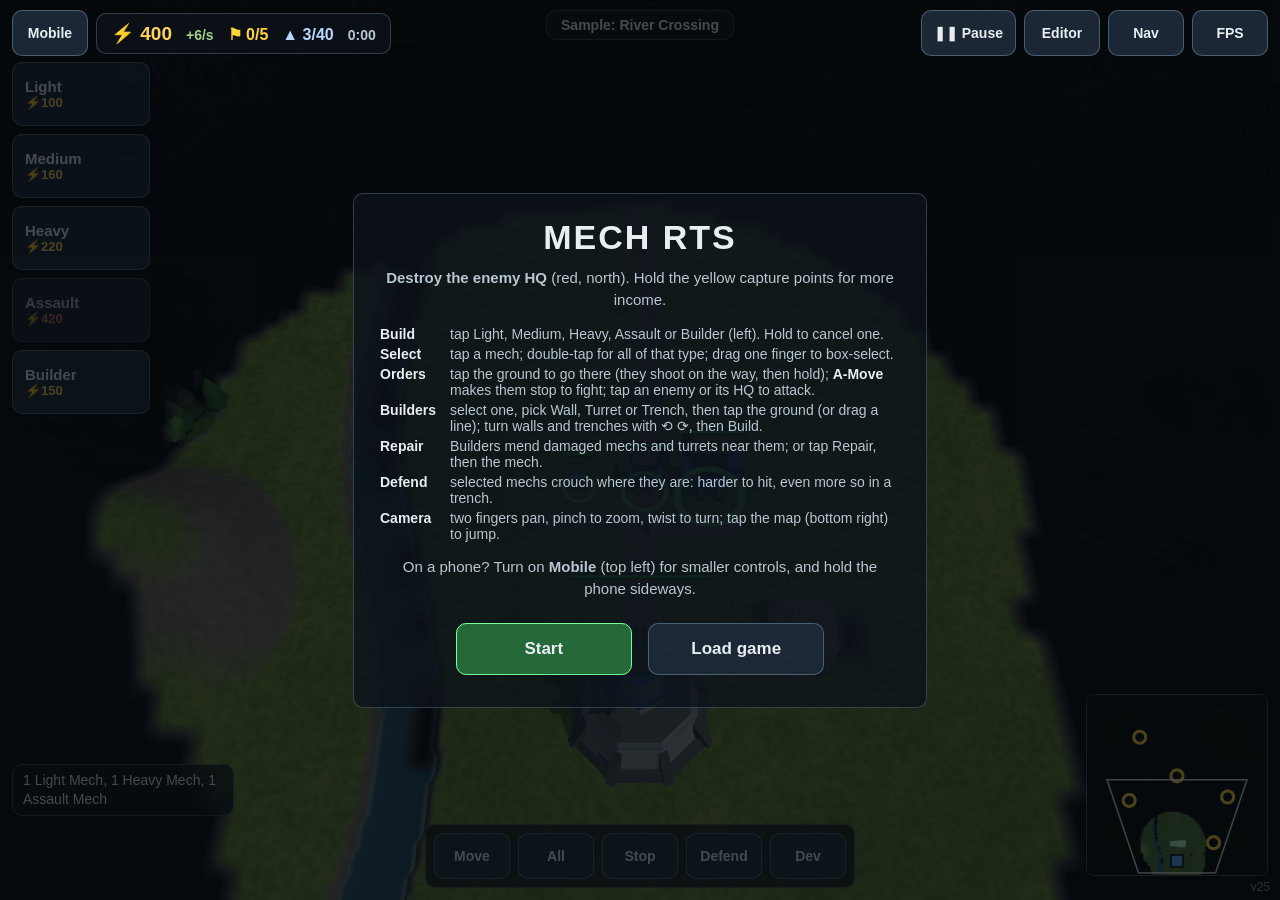
==== index.html @ 8aaf819e "v25: pause menu with save/load game, rubble pictures baked into the ground, longer fires, flat long-" ====
<!DOCTYPE html>
<html lang="en">
<head>
<meta charset="utf-8">
<meta name="viewport" content="width=device-width, initial-scale=1, maximum-scale=1, user-scalable=no, viewport-fit=cover">
<meta name="apple-mobile-web-app-capable" content="yes">
<meta name="mobile-web-app-capable" content="yes">
<meta name="apple-mobile-web-app-status-bar-style" content="black-translucent">
<meta name="apple-mobile-web-app-title" content="Mech RTS">
<meta name="theme-color" content="#0b1015">
<!-- Must match VERSION in src/version.js. If they differ, the HUD warns that Safari served stale code. -->
<meta name="build" content="v25">
<title>Mech RTS</title>
<link rel="manifest" href="manifest.webmanifest">
<link rel="apple-touch-icon" href="icons/icon-180.png">
<link rel="icon" type="image/png" href="icons/icon-180.png">
<link rel="stylesheet" href="style.css?v=25">
<style>
  #topright { position:fixed; top:calc(env(safe-area-inset-top) + 10px); right:calc(env(safe-area-inset-right) + 12px);
              display:flex; gap:8px; z-index:35; }
  #fire { position:fixed; bottom:calc(env(safe-area-inset-bottom) + 12px); left:50%; transform:translateX(-50%);
          display:flex; gap:8px; padding:8px; align-items:center; flex-wrap:wrap; justify-content:center; }
  body.match #fire { max-width:calc(100vw - 420px); }      /* clear of the build buttons and the minimap */
  body.match.devopen:not(.mobile) #buildpanel { bottom:calc(env(safe-area-inset-bottom) + 140px); }
  body.match.devopen:not(.mobile) #buildhint { bottom:calc(env(safe-area-inset-bottom) + 202px); }
  #fire .lbl { font-size:13px; color:#b9c7d2; padding:0 4px 0 6px; }
  #fire .sep, #fire .lbl { display:flex; align-items:center; }
  #fire .sep { width:1px; align-self:stretch; background:rgba(160,200,230,.25); margin:0 2px; }
  #selinfo { position:fixed; left:calc(env(safe-area-inset-left) + 12px); bottom:calc(env(safe-area-inset-bottom) + 84px);
             padding:6px 10px; font-size:14px; display:none; pointer-events:none; max-width:200px; line-height:1.35; }
  #boxsel { position:fixed; border:1.5px solid #7cff9a; background:rgba(124,255,154,.12); pointer-events:none; display:none; z-index:6; }
  /* Match HUD */
  #topleft { position:fixed; top:calc(env(safe-area-inset-top) + 10px); left:calc(env(safe-area-inset-left) + 12px);
             display:flex; gap:8px; align-items:center; z-index:35; }   /* above the start screen: Mobile is usable there */
  #res { display:flex; gap:14px; align-items:baseline; padding:8px 14px; font-size:16px; font-weight:700; pointer-events:none; }
  #credits { color:#ffd25a; font-size:19px; } #income { color:#9fd18b; font-size:14px; } #points { color:#ffd23a; }
  #army { color:#b9d6ff; } #clock { color:#b9c7d2; font-weight:600; font-size:14px; }
  #build { position:fixed; top:calc(env(safe-area-inset-top) + 62px); left:calc(env(safe-area-inset-left) + 12px);
           display:flex; flex-direction:column; gap:8px; }
  .card { position:relative; width:112px; height:62px; flex-direction:column; align-items:flex-start; justify-content:center;
          padding:0 12px; overflow:hidden; }
  .card .nm { font-size:15px; } .card .cost { font-size:13px; color:#ffd25a; font-weight:600; }
  .card .q { position:absolute; right:10px; top:8px; font-size:15px; color:#9dffb0; }
  .card .pb { position:absolute; left:0; bottom:0; height:4px; width:0; background:#7cff9a; }
  .card.poor .cost { color:#ff8a70; } .card.poor { opacity:.72; }
  #banner { position:fixed; top:calc(env(safe-area-inset-top) + 56px); left:50%; transform:translateX(-50%);
            font-size:20px; font-weight:700; text-shadow:0 2px 6px #000; pointer-events:none; opacity:0; transition:opacity .4s; white-space:nowrap; }
  #minimap { position:fixed; right:calc(env(safe-area-inset-right) + 12px); bottom:calc(env(safe-area-inset-bottom) + 24px);
             width:180px; height:180px; border-radius:8px; border:1px solid rgba(160,200,230,.35); touch-action:none; }
  .screen { position:fixed; inset:0; display:none; align-items:center; justify-content:center; background:rgba(6,10,14,.72); z-index:30; }
  .screen .box { width:min(520px, calc(100% - 40px)); padding:24px 26px; text-align:center; }
  .screen h1 { margin:0 0 10px; font-size:34px; letter-spacing:2px; }
  .screen p { color:#b9c7d2; font-size:15px; line-height:1.5; margin:8px 0; }
  .screen .help { text-align:left; display:grid; grid-template-columns:auto 1fr; gap:4px 14px; font-size:14px; color:#b9c7d2; margin:14px 0; }
  .screen .help b { color:#e8eef2; }
  label.btn input[type=file] { display:none; }
  .screen .btn { display:inline-flex; margin:14px 6px 0; min-width:150px; height:50px; font-size:17px; }
  .btn.go { background:rgba(40,110,60,.95); border-color:#7cff9a; }
  #buildpanel { position:fixed; bottom:calc(env(safe-area-inset-bottom) + 84px); left:50%; transform:translateX(-50%);
                display:none; gap:8px; padding:8px; align-items:center; }
  #buildpanel .lbl { font-size:13px; color:#e8b02a; font-weight:700; padding:0 4px; }
  #buildpanel .btn .c { color:#ffd25a; font-size:12px; margin-left:6px; }
  #placebar { position:fixed; bottom:calc(env(safe-area-inset-bottom) + 146px); left:50%; transform:translateX(-50%);
              display:none; gap:8px; padding:8px; align-items:center; z-index:7; }
  body.match.devopen:not(.mobile) #placebar { bottom:calc(env(safe-area-inset-bottom) + 202px); }
  body.pending #buildhint { bottom:calc(env(safe-area-inset-bottom) + 208px); }
  body.match.devopen.pending:not(.mobile) #buildhint { bottom:calc(env(safe-area-inset-bottom) + 264px); }
  body.mobile.pending #buildhint { bottom:calc(env(safe-area-inset-bottom) + 96px); }
  body.mobile #placebar { bottom:calc(env(safe-area-inset-bottom) + 50px); gap:4px; padding:4px; border-radius:8px; }
  #buildhint { position:fixed; bottom:calc(env(safe-area-inset-bottom) + 146px); left:50%; transform:translateX(-50%);
               font-size:14px; color:#fff; text-shadow:0 1px 4px #000; pointer-events:none; white-space:nowrap; display:none; }
  /* Dev: unit stats dialog */
  #statsDialog { z-index:45; }
  #statsDialog .box { width:min(860px, calc(100% - 24px)); max-height:calc(100% - 24px); display:flex; flex-direction:column; text-align:left; padding:16px 18px; }
  #statsDialog h2 { margin:0 0 4px; font-size:20px; } #statsDialog h3 { margin:14px 0 6px; font-size:15px; color:#e8b02a; }
  #statsDialog .sub { margin:0 0 10px; font-size:13px; }
  #statsDialog .scroll { overflow:auto; -webkit-overflow-scrolling:touch; touch-action:pan-x pan-y; flex:1; min-height:0; }
  #statsDialog table { border-collapse:collapse; font-size:13px; }
  #statsDialog th { text-align:left; font-weight:600; color:#b9c7d2; padding:3px 8px 3px 0; white-space:nowrap; }
  #statsDialog tr:first-child th { color:#e8eef2; text-align:center; }
  #statsDialog td { padding:2px 3px; } #statsDialog td.na { text-align:center; color:#56636e; }
  #statsDialog input { width:64px; height:30px; font-size:15px; border-radius:6px; border:1px solid #567; background:#0e141a; color:#fff; padding:0 6px; -webkit-user-select:text; user-select:text; }
  #statsDialog input.mod { border-color:#ffd25a; color:#ffd25a; }
  #statsDialog .actions { display:flex; gap:8px; justify-content:flex-end; margin-top:12px; }
  #statsDialog .actions .btn { margin:0; min-width:90px; height:42px; font-size:15px; }
  body.mobile #statsDialog .box { padding:10px 12px; } body.mobile #statsDialog h2 { font-size:16px; }
  body.mobile #statsDialog input { width:52px; height:26px; font-size:13px; } body.mobile #statsDialog table { font-size:11px; }
  body.match .dev { display:none !important; }
  body.match.devopen .dev { display:flex !important; }
  body:not(.match) #res, body:not(.match) #build, body:not(.match) #minimap, body:not(.match) #btnDev { display:none; }

  /* ---------- Mobile Mode (phones): everything smaller, the map gets the space ---------- */
  body.mobile .btn { height:32px; min-width:34px; padding:0 8px; font-size:12px; border-radius:8px; }
  body.mobile #topright { top:calc(env(safe-area-inset-top) + 6px); right:calc(env(safe-area-inset-right) + 6px); gap:5px; }
  body.mobile #mapname { display:none; }
  body.mobile #topleft { top:calc(env(safe-area-inset-top) + 6px); left:calc(env(safe-area-inset-left) + 6px); gap:5px; }
  body.mobile #res { gap:8px; padding:4px 8px; font-size:12px; border-radius:8px; }
  body.mobile #credits { font-size:14px; } body.mobile #income, body.mobile #clock { font-size:11px; }
  body.mobile #build { top:calc(env(safe-area-inset-top) + 42px); left:calc(env(safe-area-inset-left) + 6px); gap:5px; }
  body.mobile .card { width:76px; height:35px; padding:0 8px; }
  body.mobile .card .nm { font-size:12px; } body.mobile .card .cost { font-size:11px; }
  body.mobile .card .q { font-size:12px; right:6px; top:4px; } body.mobile .card .pb { height:3px; }
  body.mobile #fire { bottom:calc(env(safe-area-inset-bottom) + 6px); gap:4px; padding:4px; flex-wrap:wrap; justify-content:center;
                      max-width:calc(100vw - 260px); border-radius:8px; }
  body.mobile #fire .lbl, body.mobile #fire .sep { display:none !important; }
  body.mobile.devopen #selinfo { display:none !important; }
  body.mobile #buildpanel { left:auto; right:calc(env(safe-area-inset-right) + 6px); top:calc(env(safe-area-inset-top) + 44px); bottom:auto;
                            transform:none; flex-direction:row; flex-wrap:wrap; width:156px; align-items:stretch; gap:4px; padding:4px; border-radius:8px; }
  body.mobile #buildpanel .lbl { flex:1 1 100%; }
  body.mobile #buildpanel .btn { flex:0 0 auto; box-sizing:border-box; width:calc(50% - 2px); min-width:0; padding:0 2px; flex-direction:column; height:38px; line-height:1.1; }
  body.mobile #buildpanel .btn .c { margin-left:0; }
  body.mobile #buildpanel .lbl { font-size:11px; } body.mobile #buildpanel .btn .c { font-size:10px; margin-left:4px; }
  body.mobile #buildhint { bottom:calc(env(safe-area-inset-bottom) + 92px); font-size:12px; }
  body.mobile #selinfo { left:calc(env(safe-area-inset-left) + 6px); top:calc(env(safe-area-inset-top) + 272px); bottom:auto; font-size:11px; padding:3px 7px; max-width:150px; }
  body.mobile #minimap { width:112px; height:112px; right:calc(env(safe-area-inset-right) + 6px); bottom:calc(env(safe-area-inset-bottom) + 16px); border-radius:6px; }
  body.mobile #banner { top:calc(env(safe-area-inset-top) + 40px); font-size:15px; }
  body.mobile #ver { font-size:10px; bottom:calc(env(safe-area-inset-bottom) + 2px); }
  body.mobile #debug { font-size:10px; padding:4px 8px; }
  body.mobile .screen .box { padding:12px 16px; max-height:calc(100% - 20px); overflow:auto; }
  body.mobile .screen h1 { font-size:22px; margin-bottom:4px; }
  body.mobile .screen p { font-size:13px; margin:4px 0; }
  body.mobile .screen .help { font-size:12px; gap:2px 10px; margin:8px 0; }
  body.mobile .screen .btn { height:40px; min-width:120px; font-size:15px; margin-top:8px; }
  /* Phone held upright: buttons down the right edge, order bars from the left, clear of the minimap. */
  @media (orientation: portrait) {
    body.mobile #topright { flex-direction:column; }
    body.mobile #fire { left:calc(env(safe-area-inset-left) + 6px); transform:none; max-width:calc(100vw - 136px); justify-content:flex-start; }
    body.mobile #buildpanel { top:calc(env(safe-area-inset-top) + 172px); }
    body.mobile #buildhint { bottom:calc(env(safe-area-inset-bottom) + 170px); white-space:normal; width:80vw; text-align:center; }
    body.mobile #placebar { left:calc(env(safe-area-inset-left) + 6px); transform:none; bottom:calc(env(safe-area-inset-bottom) + 96px);
                            max-width:calc(100vw - 136px); flex-wrap:wrap; }
    body.mobile.pending #buildhint { left:calc(env(safe-area-inset-left) + 6px); transform:none; width:calc(100vw - 136px);
                                     bottom:calc(env(safe-area-inset-bottom) + 182px); text-align:left; }
    body.mobile #banner { font-size:13px; white-space:normal; width:70vw; text-align:center; top:calc(env(safe-area-inset-top) + 100px); }
  }
  #mapname { position:fixed; top:calc(env(safe-area-inset-top) + 10px); left:50%; transform:translateX(-50%);
             padding:6px 14px; font-size:14px; font-weight:600; pointer-events:none; }
</style>
<script type="importmap">
{
  "imports": {
    "three": "./lib/three.module.js?v=25",
    "./editor/editor.js": "./editor/editor.js?v=25",
    "./editor/history.js": "./editor/history.js?v=25",
    "./editor/tools/features.js": "./editor/tools/features.js?v=25",
    "./editor/tools/markers.js": "./editor/tools/markers.js?v=25",
    "./editor/tools/terrain.js": "./editor/tools/terrain.js?v=25",
    "./src/ai/enemy.js": "./src/ai/enemy.js?v=25",
    "./src/combat/damage.js": "./src/combat/damage.js?v=25",
    "./src/combat/effects.js": "./src/combat/effects.js?v=25",
    "./src/combat/los.js": "./src/combat/los.js?v=25",
    "./src/combat/projectiles.js": "./src/combat/projectiles.js?v=25",
    "./src/config.js": "./src/config.js?v=25",
    "./src/game/match.js": "./src/game/match.js?v=25",
    "./src/game/savegame.js": "./src/game/savegame.js?v=25",
    "./src/game/vision.js": "./src/game/vision.js?v=25",
    "./src/main.js": "./src/main.js?v=25",
    "./src/maps/format.js": "./src/maps/format.js?v=25",
    "./src/maps/imageimport.js": "./src/maps/imageimport.js?v=25",
    "./src/maps/loader.js": "./src/maps/loader.js?v=25",
    "./src/nav/navgrid.js": "./src/nav/navgrid.js?v=25",
    "./src/nav/pathfinding.js": "./src/nav/pathfinding.js?v=25",
    "./src/terrain/chunks.js": "./src/terrain/chunks.js?v=25",
    "./src/terrain/heightfield.js": "./src/terrain/heightfield.js?v=25",
    "./src/terrain/surface.js": "./src/terrain/surface.js?v=25",
    "./src/terrain/testmap.js": "./src/terrain/testmap.js?v=25",
    "./src/terrain/water.js": "./src/terrain/water.js?v=25",
    "./src/terrain/watermesh.js": "./src/terrain/watermesh.js?v=25",
    "./src/ui/camera.js": "./src/ui/camera.js?v=25",
    "./src/ui/command.js": "./src/ui/command.js?v=25",
    "./src/ui/debug.js": "./src/ui/debug.js?v=25",
    "./src/ui/hud.js": "./src/ui/hud.js?v=25",
    "./src/ui/minimap.js": "./src/ui/minimap.js?v=25",
    "./src/ui/mobile.js": "./src/ui/mobile.js?v=25",
    "./src/ui/stats.js": "./src/ui/stats.js?v=25",
    "./src/units/mech.js": "./src/units/mech.js?v=25",
    "./src/units/mediummech.js": "./src/units/mediummech.js?v=25",
    "./src/units/movers.js": "./src/units/movers.js?v=25",
    "./src/units/units.js": "./src/units/units.js?v=25",
    "./src/version.js": "./src/version.js?v=25",
    "./src/view.js": "./src/view.js?v=25",
    "./src/world/buildings.js": "./src/world/buildings.js?v=25",
    "./src/world/buildingview.js": "./src/world/buildingview.js?v=25",
    "./src/world/construction.js": "./src/world/construction.js?v=25",
    "./src/world/decals.js": "./src/world/decals.js?v=25",
    "./src/world/fogview.js": "./src/world/fogview.js?v=25",
    "./src/world/forest.js": "./src/world/forest.js?v=25",
    "./src/world/markers.js": "./src/world/markers.js?v=25",
    "./src/world/shapes.js": "./src/world/shapes.js?v=25",
    "./src/world/trees.js": "./src/world/trees.js?v=25"
  }
}
</script>
</head>
<body>
<canvas id="view"></canvas>
<div id="debug" class="panel"></div>
<div id="mapname" class="panel"></div>
<div id="topright">
  <div class="btn" id="btnPause" title="Pause, save or load (P)">❚❚ Pause</div>
  <div class="btn" id="btnEditor">Editor</div>
  <div class="btn" id="btnNav" title="Show where units can't go (red) or go slowly (yellow)">Nav</div>
  <div class="btn" id="btnDebug" title="Debug overlay (`)">FPS</div>
</div>
<div id="fire" class="panel">
  <div class="btn dev" data-weapon="move">Command</div>
  <div class="btn" id="btnKind" title="Tap the ground to: Move (go there) / A-Move (fight anything on the way)">Move</div>
  <div class="btn" id="btnAll">All</div>
  <div class="btn" id="btnStop">Stop</div>
  <div class="btn" id="btnDefend" title="Defend: crouch and hold, harder to hit">Defend</div>
  <div class="btn" id="btnDev" title="Test tools">Dev</div>
  <div class="btn dev" id="btnSpawn">+Squad</div>
  <div class="btn dev" id="btnEnemy">+Enemy</div>
  <div class="sep dev"></div>
  <span class="lbl dev">Fire</span>
  <div class="btn dev" data-weapon="mg">MG</div>
  <div class="btn dev" data-weapon="cannon">Cannon</div>
  <div class="btn dev" data-weapon="shell">Shell</div>
  <div class="btn dev" id="btnBarrage">Barrage</div>
  <div class="btn dev" id="btnReset">Reset</div>
  <div class="btn dev" id="btnFog" title="Fog of war on/off">Fog</div>
  <div class="btn dev" id="btnStats" title="Change unit stats">Stats</div>
</div>
<div id="buildpanel" class="panel">
  <span class="lbl">Builder</span>
  <div class="btn" data-build="wall">Wall<span class="c"></span></div>
  <div class="btn" data-build="turret">Turret<span class="c"></span></div>
  <div class="btn" data-build="trench">Trench<span class="c"></span></div>
  <div class="btn" id="btnRepair" title="Tap one of your mechs to repair it">Repair</div>
</div>
<div id="buildhint"></div>
<div id="placebar" class="panel">
  <div class="btn" id="btnRotL" title="Turn left 15°">⟲ 15°</div>
  <div class="btn" id="btnRotR" title="Turn right 15°">15° ⟳</div>
  <div class="btn go" id="btnPlace">Build</div>
  <div class="btn" id="btnPlaceX">Cancel</div>
</div>
<div id="topleft">
  <div class="btn" id="btnMobile" title="Mobile Mode: smaller controls for phones">Mobile</div>
  <div id="res" class="panel"><span id="credits"></span><span id="income"></span><span id="points"></span><span id="army"></span><span id="clock"></span></div>
</div>
<div id="build"></div>
<div id="banner"></div>
<canvas id="minimap" width="360" height="360"></canvas>
<div id="startScreen" class="screen"><div class="box panel">
  <h1>MECH RTS</h1>
  <p><b>Destroy the enemy HQ</b> (red, north). Hold the yellow capture points for more income.</p>
  <div class="help">
    <b>Build</b><span>tap Light, Medium, Heavy, Assault or Builder (left). Hold to cancel one.</span>
    <b>Select</b><span>tap a mech; double-tap for all of that type; drag one finger to box-select.</span>
    <b>Orders</b><span>tap the ground to go there (they shoot on the way, then hold); <b>A-Move</b> makes them stop to fight; tap an enemy or its HQ to attack.</span>
    <b>Builders</b><span>select one, pick Wall, Turret or Trench, then tap the ground (or drag a line); turn walls and trenches with ⟲ ⟳, then Build.</span>
    <b>Repair</b><span>Builders mend damaged mechs and turrets near them; or tap Repair, then the mech.</span>
    <b>Defend</b><span>selected mechs crouch where they are: harder to hit, even more so in a trench.</span>
    <b>Camera</b><span>two fingers pan, pinch to zoom, twist to turn; tap the map (bottom right) to jump.</span>
  </div>
  <p class="tip">On a phone? Turn on <b>Mobile</b> (top left) for smaller controls, and hold the phone sideways.</p>
  <div class="btn go" id="btnStart">Start</div>
  <label class="btn" id="btnLoadStart">Load game<input type="file" id="fileLoadStart" accept=".json,application/json"></label>
  <p id="startMsg" class="tip"></p>
</div></div>
<div id="pauseScreen" class="screen"><div class="box panel">
  <h1>PAUSED</h1>
  <p id="pauseMsg"></p>
  <div class="btn go" id="btnResume">Resume</div>
  <div class="btn" id="btnSaveGame">Save game</div>
  <label class="btn" id="btnLoadGame">Load game<input type="file" id="fileLoadGame" accept=".json,application/json"></label>
</div></div>
<div id="endScreen" class="screen"><div class="box panel">
  <h1 id="endTitle"></h1>
  <p id="endText"></p>
  <div class="btn go" id="btnAgain">Play again</div>
</div></div>
<div id="selinfo" class="panel"></div>
<div id="boxsel"></div>
</div>
<div id="ver">v25</div>
<div id="loading">Loading map…</div>
<div id="fatal"></div>
<script src="src/ui/page.js?v=25"></script>
<script type="module" src="src/main.js?v=25"></script>
</body>
</html>
---- style.css ----
/* Shared styles for the game (index.html) and the editor (editor.html). */
html, body { margin:0; height:100%; overflow:hidden; background:#0b1015; overscroll-behavior:none; }
body { font-family: -apple-system, "Helvetica Neue", Arial, sans-serif; color:#e8eef2;
       -webkit-user-select:none; user-select:none; -webkit-touch-callout:none;
       -webkit-tap-highlight-color: transparent; touch-action:none; }
#view { position:fixed; inset:0; width:100%; height:100%; touch-action:none; display:block; }
.panel { background:rgba(14,20,26,.78); border:1px solid rgba(160,200,230,.25); border-radius:10px; }
.btn { white-space:nowrap; min-width:50px; height:44px; padding:0 12px; font-size:14px; font-weight:600; color:#e8eef2;
       background:rgba(30,44,58,.9); border:1px solid rgba(160,200,230,.35); border-radius:10px;
       display:flex; align-items:center; justify-content:center; touch-action:none; cursor:pointer; }
.btn:active { background:rgba(60,90,120,.95); }
.btn.on { background:rgba(40,90,60,.95); border-color:#7cff9a; }
#ver { position:fixed; right:calc(env(safe-area-inset-right) + 10px); bottom:calc(env(safe-area-inset-bottom) + 6px);
       font-size:12px; color:rgba(255,255,255,.55); pointer-events:none; }
#ver.stale { color:#ff8a70; font-weight:700; }
#debug { position:fixed; top:calc(env(safe-area-inset-top) + 10px); left:calc(env(safe-area-inset-left) + 12px);
         padding:8px 12px; font:12px/1.5 ui-monospace, Menlo, monospace; pointer-events:none; display:none;
         white-space:pre; z-index:5; }
#fatal { position:fixed; inset:0; display:none; align-items:center; justify-content:center; padding:24px; z-index:50;
         background:rgba(6,10,14,.92); text-align:center; font-size:16px; line-height:1.5; }
#loading { position:fixed; inset:0; display:flex; align-items:center; justify-content:center; font-size:18px;
           color:#b9c7d2; background:#0b1015; z-index:40; }
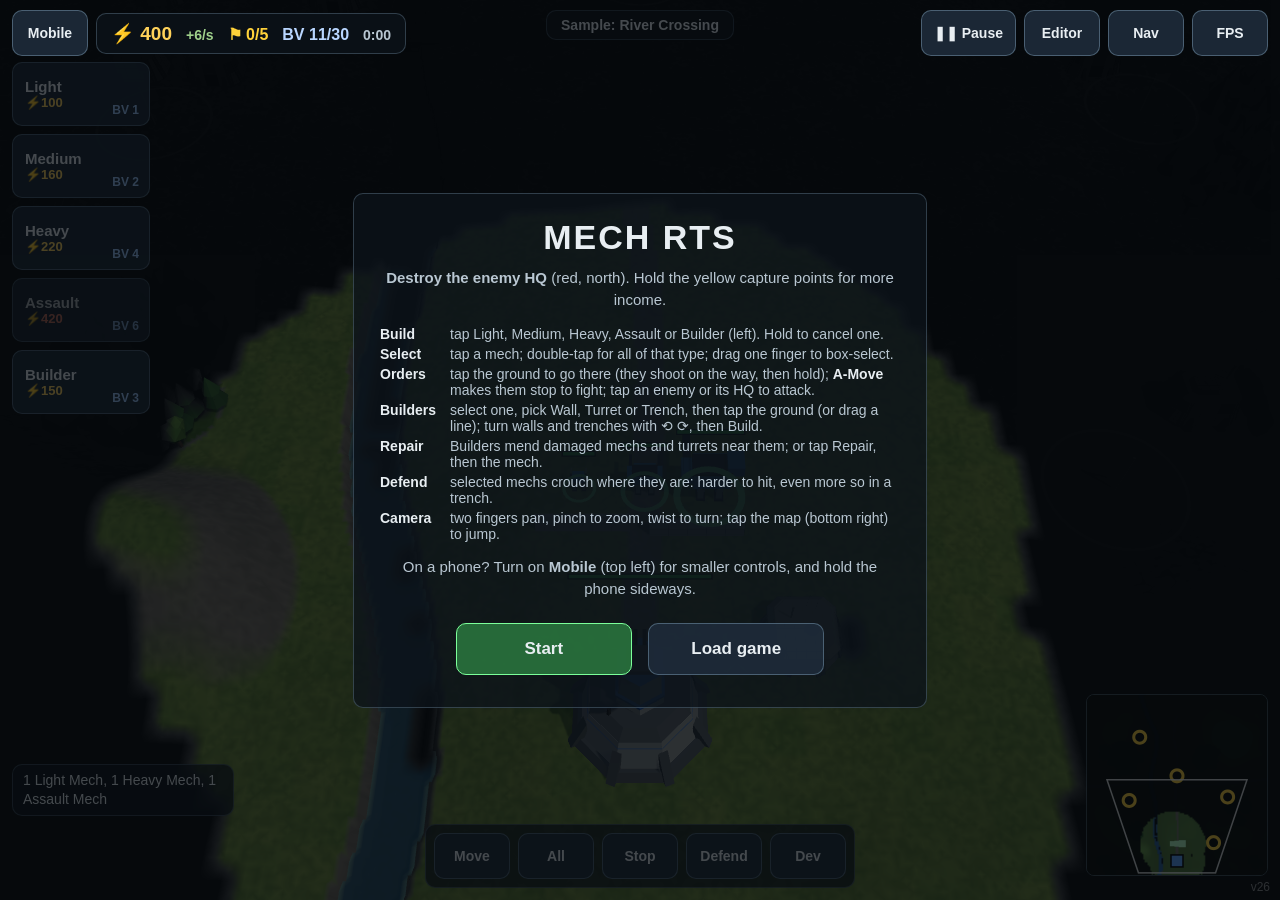
==== commit 53a274a2: "v26: Battle Value limit replaces the unit cap Co-Authored-By: Claude Opus 5.5 <noreply@anthropic.com" ====
--- a/index.html
+++ b/index.html
@@ -9,12 +9,12 @@
 <meta name="apple-mobile-web-app-title" content="Mech RTS">
 <meta name="theme-color" content="#0b1015">
 <!-- Must match VERSION in src/version.js. If they differ, the HUD warns that Safari served stale code. -->
-<meta name="build" content="v25">
+<meta name="build" content="v26">
 <title>Mech RTS</title>
 <link rel="manifest" href="manifest.webmanifest">
 <link rel="apple-touch-icon" href="icons/icon-180.png">
 <link rel="icon" type="image/png" href="icons/icon-180.png">
-<link rel="stylesheet" href="style.css?v=25">
+<link rel="stylesheet" href="style.css?v=26">
 <style>
   #topright { position:fixed; top:calc(env(safe-area-inset-top) + 10px); right:calc(env(safe-area-inset-right) + 12px);
               display:flex; gap:8px; z-index:35; }
@@ -43,6 +43,8 @@
   .card .q { position:absolute; right:10px; top:8px; font-size:15px; color:#9dffb0; }
   .card .pb { position:absolute; left:0; bottom:0; height:4px; width:0; background:#7cff9a; }
   .card.poor .cost { color:#ff8a70; } .card.poor { opacity:.72; }
+  .card .bv { position:absolute; right:10px; bottom:8px; font-size:12px; color:#9ec9ff; font-weight:600; } .card.nobv .bv { color:#ff8a70; } .card.nobv { opacity:.72; }
+  #army.full { color:#ff8a70; }
   #banner { position:fixed; top:calc(env(safe-area-inset-top) + 56px); left:50%; transform:translateX(-50%);
             font-size:20px; font-weight:700; text-shadow:0 2px 6px #000; pointer-events:none; opacity:0; transition:opacity .4s; white-space:nowrap; }
   #minimap { position:fixed; right:calc(env(safe-area-inset-right) + 12px); bottom:calc(env(safe-area-inset-bottom) + 24px);
@@ -99,7 +101,7 @@
   body.mobile #build { top:calc(env(safe-area-inset-top) + 42px); left:calc(env(safe-area-inset-left) + 6px); gap:5px; }
   body.mobile .card { width:76px; height:35px; padding:0 8px; }
   body.mobile .card .nm { font-size:12px; } body.mobile .card .cost { font-size:11px; }
-  body.mobile .card .q { font-size:12px; right:6px; top:4px; } body.mobile .card .pb { height:3px; }
+  body.mobile .card .q { font-size:12px; right:6px; top:4px; } body.mobile .card .bv { font-size:10px; right:5px; bottom:4px; } body.mobile .card .pb { height:3px; }
   body.mobile #fire { bottom:calc(env(safe-area-inset-bottom) + 6px); gap:4px; padding:4px; flex-wrap:wrap; justify-content:center;
                       max-width:calc(100vw - 260px); border-radius:8px; }
   body.mobile #fire .lbl, body.mobile #fire .sep { display:none !important; }
@@ -139,55 +141,55 @@
 <script type="importmap">
 {
   "imports": {
-    "three": "./lib/three.module.js?v=25",
-    "./editor/editor.js": "./editor/editor.js?v=25",
-    "./editor/history.js": "./editor/history.js?v=25",
-    "./editor/tools/features.js": "./editor/tools/features.js?v=25",
-    "./editor/tools/markers.js": "./editor/tools/markers.js?v=25",
-    "./editor/tools/terrain.js": "./editor/tools/terrain.js?v=25",
-    "./src/ai/enemy.js": "./src/ai/enemy.js?v=25",
-    "./src/combat/damage.js": "./src/combat/damage.js?v=25",
-    "./src/combat/effects.js": "./src/combat/effects.js?v=25",
-    "./src/combat/los.js": "./src/combat/los.js?v=25",
-    "./src/combat/projectiles.js": "./src/combat/projectiles.js?v=25",
-    "./src/config.js": "./src/config.js?v=25",
-    "./src/game/match.js": "./src/game/match.js?v=25",
-    "./src/game/savegame.js": "./src/game/savegame.js?v=25",
-    "./src/game/vision.js": "./src/game/vision.js?v=25",
-    "./src/main.js": "./src/main.js?v=25",
-    "./src/maps/format.js": "./src/maps/format.js?v=25",
-    "./src/maps/imageimport.js": "./src/maps/imageimport.js?v=25",
-    "./src/maps/loader.js": "./src/maps/loader.js?v=25",
-    "./src/nav/navgrid.js": "./src/nav/navgrid.js?v=25",
-    "./src/nav/pathfinding.js": "./src/nav/pathfinding.js?v=25",
-    "./src/terrain/chunks.js": "./src/terrain/chunks.js?v=25",
-    "./src/terrain/heightfield.js": "./src/terrain/heightfield.js?v=25",
-    "./src/terrain/surface.js": "./src/terrain/surface.js?v=25",
-    "./src/terrain/testmap.js": "./src/terrain/testmap.js?v=25",
-    "./src/terrain/water.js": "./src/terrain/water.js?v=25",
-    "./src/terrain/watermesh.js": "./src/terrain/watermesh.js?v=25",
-    "./src/ui/camera.js": "./src/ui/camera.js?v=25",
-    "./src/ui/command.js": "./src/ui/command.js?v=25",
-    "./src/ui/debug.js": "./src/ui/debug.js?v=25",
-    "./src/ui/hud.js": "./src/ui/hud.js?v=25",
-    "./src/ui/minimap.js": "./src/ui/minimap.js?v=25",
-    "./src/ui/mobile.js": "./src/ui/mobile.js?v=25",
-    "./src/ui/stats.js": "./src/ui/stats.js?v=25",
-    "./src/units/mech.js": "./src/units/mech.js?v=25",
-    "./src/units/mediummech.js": "./src/units/mediummech.js?v=25",
-    "./src/units/movers.js": "./src/units/movers.js?v=25",
-    "./src/units/units.js": "./src/units/units.js?v=25",
-    "./src/version.js": "./src/version.js?v=25",
-    "./src/view.js": "./src/view.js?v=25",
-    "./src/world/buildings.js": "./src/world/buildings.js?v=25",
-    "./src/world/buildingview.js": "./src/world/buildingview.js?v=25",
-    "./src/world/construction.js": "./src/world/construction.js?v=25",
-    "./src/world/decals.js": "./src/world/decals.js?v=25",
-    "./src/world/fogview.js": "./src/world/fogview.js?v=25",
-    "./src/world/forest.js": "./src/world/forest.js?v=25",
-    "./src/world/markers.js": "./src/world/markers.js?v=25",
-    "./src/world/shapes.js": "./src/world/shapes.js?v=25",
-    "./src/world/trees.js": "./src/world/trees.js?v=25"
+    "three": "./lib/three.module.js?v=26",
+    "./editor/editor.js": "./editor/editor.js?v=26",
+    "./editor/history.js": "./editor/history.js?v=26",
+    "./editor/tools/features.js": "./editor/tools/features.js?v=26",
+    "./editor/tools/markers.js": "./editor/tools/markers.js?v=26",
+    "./editor/tools/terrain.js": "./editor/tools/terrain.js?v=26",
+    "./src/ai/enemy.js": "./src/ai/enemy.js?v=26",
+    "./src/combat/damage.js": "./src/combat/damage.js?v=26",
+    "./src/combat/effects.js": "./src/combat/effects.js?v=26",
+    "./src/combat/los.js": "./src/combat/los.js?v=26",
+    "./src/combat/projectiles.js": "./src/combat/projectiles.js?v=26",
+    "./src/config.js": "./src/config.js?v=26",
+    "./src/game/match.js": "./src/game/match.js?v=26",
+    "./src/game/savegame.js": "./src/game/savegame.js?v=26",
+    "./src/game/vision.js": "./src/game/vision.js?v=26",
+    "./src/main.js": "./src/main.js?v=26",
+    "./src/maps/format.js": "./src/maps/format.js?v=26",
+    "./src/maps/imageimport.js": "./src/maps/imageimport.js?v=26",
+    "./src/maps/loader.js": "./src/maps/loader.js?v=26",
+    "./src/nav/navgrid.js": "./src/nav/navgrid.js?v=26",
+    "./src/nav/pathfinding.js": "./src/nav/pathfinding.js?v=26",
+    "./src/terrain/chunks.js": "./src/terrain/chunks.js?v=26",
+    "./src/terrain/heightfield.js": "./src/terrain/heightfield.js?v=26",
+    "./src/terrain/surface.js": "./src/terrain/surface.js?v=26",
+    "./src/terrain/testmap.js": "./src/terrain/testmap.js?v=26",
+    "./src/terrain/water.js": "./src/terrain/water.js?v=26",
+    "./src/terrain/watermesh.js": "./src/terrain/watermesh.js?v=26",
+    "./src/ui/camera.js": "./src/ui/camera.js?v=26",
+    "./src/ui/command.js": "./src/ui/command.js?v=26",
+    "./src/ui/debug.js": "./src/ui/debug.js?v=26",
+    "./src/ui/hud.js": "./src/ui/hud.js?v=26",
+    "./src/ui/minimap.js": "./src/ui/minimap.js?v=26",
+    "./src/ui/mobile.js": "./src/ui/mobile.js?v=26",
+    "./src/ui/stats.js": "./src/ui/stats.js?v=26",
+    "./src/units/mech.js": "./src/units/mech.js?v=26",
+    "./src/units/mediummech.js": "./src/units/mediummech.js?v=26",
+    "./src/units/movers.js": "./src/units/movers.js?v=26",
+    "./src/units/units.js": "./src/units/units.js?v=26",
+    "./src/version.js": "./src/version.js?v=26",
+    "./src/view.js": "./src/view.js?v=26",
+    "./src/world/buildings.js": "./src/world/buildings.js?v=26",
+    "./src/world/buildingview.js": "./src/world/buildingview.js?v=26",
+    "./src/world/construction.js": "./src/world/construction.js?v=26",
+    "./src/world/decals.js": "./src/world/decals.js?v=26",
+    "./src/world/fogview.js": "./src/world/fogview.js?v=26",
+    "./src/world/forest.js": "./src/world/forest.js?v=26",
+    "./src/world/markers.js": "./src/world/markers.js?v=26",
+    "./src/world/shapes.js": "./src/world/shapes.js?v=26",
+    "./src/world/trees.js": "./src/world/trees.js?v=26"
   }
 }
 </script>
@@ -274,10 +276,10 @@
 <div id="selinfo" class="panel"></div>
 <div id="boxsel"></div>
 </div>
-<div id="ver">v25</div>
+<div id="ver">v26</div>
 <div id="loading">Loading map…</div>
 <div id="fatal"></div>
-<script src="src/ui/page.js?v=25"></script>
-<script type="module" src="src/main.js?v=25"></script>
+<script src="src/ui/page.js?v=26"></script>
+<script type="module" src="src/main.js?v=26"></script>
 </body>
 </html>
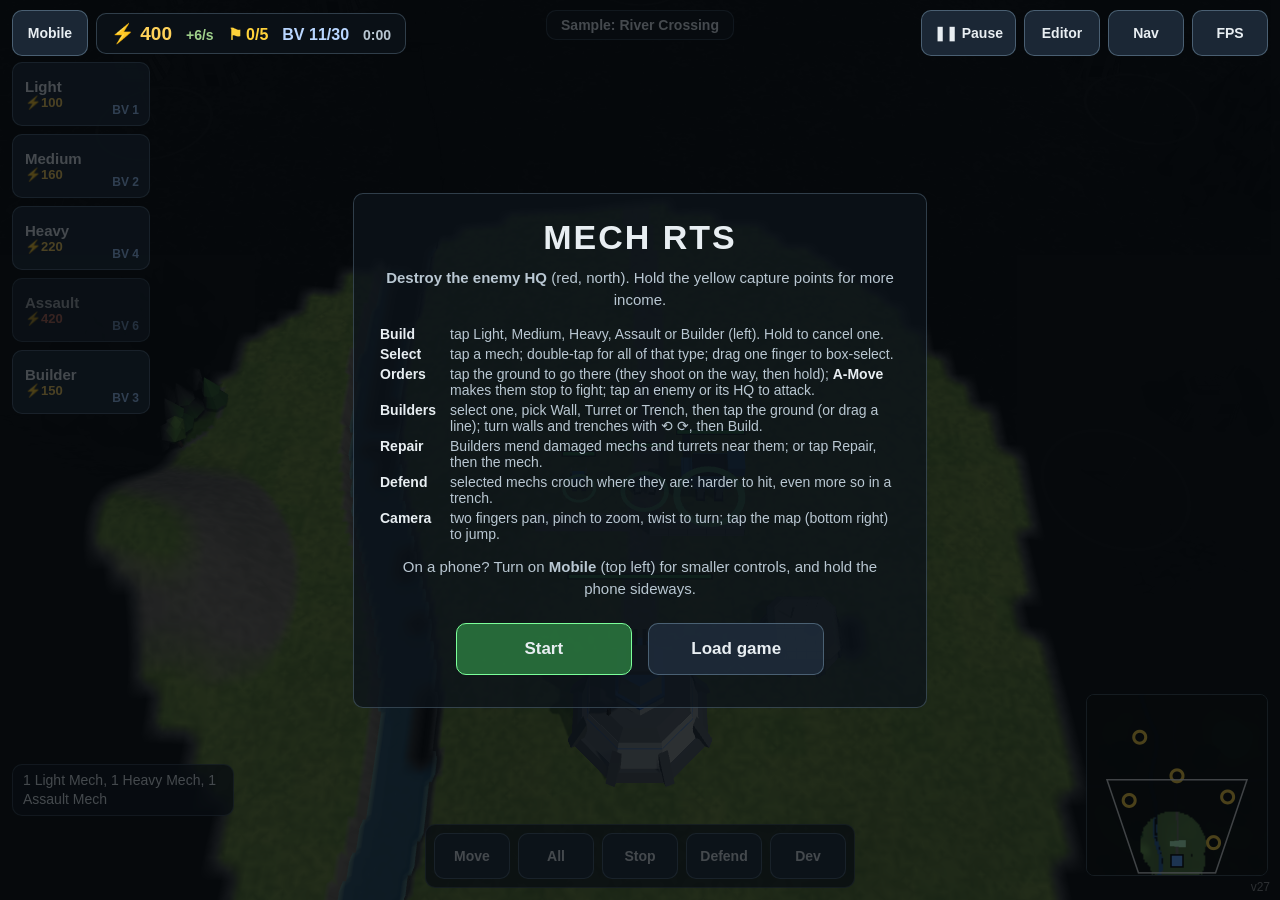
==== commit cd3d3d39: "v27: Heavy Mech and turret use David's glTF models Co-Authored-By: Claude Opus 5.5 <noreply@anthropi" ====
--- a/index.html
+++ b/index.html
@@ -9,12 +9,12 @@
 <meta name="apple-mobile-web-app-title" content="Mech RTS">
 <meta name="theme-color" content="#0b1015">
 <!-- Must match VERSION in src/version.js. If they differ, the HUD warns that Safari served stale code. -->
-<meta name="build" content="v26">
+<meta name="build" content="v27">
 <title>Mech RTS</title>
 <link rel="manifest" href="manifest.webmanifest">
 <link rel="apple-touch-icon" href="icons/icon-180.png">
 <link rel="icon" type="image/png" href="icons/icon-180.png">
-<link rel="stylesheet" href="style.css?v=26">
+<link rel="stylesheet" href="style.css?v=27">
 <style>
   #topright { position:fixed; top:calc(env(safe-area-inset-top) + 10px); right:calc(env(safe-area-inset-right) + 12px);
               display:flex; gap:8px; z-index:35; }
@@ -141,55 +141,56 @@
 <script type="importmap">
 {
   "imports": {
-    "three": "./lib/three.module.js?v=26",
-    "./editor/editor.js": "./editor/editor.js?v=26",
-    "./editor/history.js": "./editor/history.js?v=26",
-    "./editor/tools/features.js": "./editor/tools/features.js?v=26",
-    "./editor/tools/markers.js": "./editor/tools/markers.js?v=26",
-    "./editor/tools/terrain.js": "./editor/tools/terrain.js?v=26",
-    "./src/ai/enemy.js": "./src/ai/enemy.js?v=26",
-    "./src/combat/damage.js": "./src/combat/damage.js?v=26",
-    "./src/combat/effects.js": "./src/combat/effects.js?v=26",
-    "./src/combat/los.js": "./src/combat/los.js?v=26",
-    "./src/combat/projectiles.js": "./src/combat/projectiles.js?v=26",
-    "./src/config.js": "./src/config.js?v=26",
-    "./src/game/match.js": "./src/game/match.js?v=26",
-    "./src/game/savegame.js": "./src/game/savegame.js?v=26",
-    "./src/game/vision.js": "./src/game/vision.js?v=26",
-    "./src/main.js": "./src/main.js?v=26",
-    "./src/maps/format.js": "./src/maps/format.js?v=26",
-    "./src/maps/imageimport.js": "./src/maps/imageimport.js?v=26",
-    "./src/maps/loader.js": "./src/maps/loader.js?v=26",
-    "./src/nav/navgrid.js": "./src/nav/navgrid.js?v=26",
-    "./src/nav/pathfinding.js": "./src/nav/pathfinding.js?v=26",
-    "./src/terrain/chunks.js": "./src/terrain/chunks.js?v=26",
-    "./src/terrain/heightfield.js": "./src/terrain/heightfield.js?v=26",
-    "./src/terrain/surface.js": "./src/terrain/surface.js?v=26",
-    "./src/terrain/testmap.js": "./src/terrain/testmap.js?v=26",
-    "./src/terrain/water.js": "./src/terrain/water.js?v=26",
-    "./src/terrain/watermesh.js": "./src/terrain/watermesh.js?v=26",
-    "./src/ui/camera.js": "./src/ui/camera.js?v=26",
-    "./src/ui/command.js": "./src/ui/command.js?v=26",
-    "./src/ui/debug.js": "./src/ui/debug.js?v=26",
-    "./src/ui/hud.js": "./src/ui/hud.js?v=26",
-    "./src/ui/minimap.js": "./src/ui/minimap.js?v=26",
-    "./src/ui/mobile.js": "./src/ui/mobile.js?v=26",
-    "./src/ui/stats.js": "./src/ui/stats.js?v=26",
-    "./src/units/mech.js": "./src/units/mech.js?v=26",
-    "./src/units/mediummech.js": "./src/units/mediummech.js?v=26",
-    "./src/units/movers.js": "./src/units/movers.js?v=26",
-    "./src/units/units.js": "./src/units/units.js?v=26",
-    "./src/version.js": "./src/version.js?v=26",
-    "./src/view.js": "./src/view.js?v=26",
-    "./src/world/buildings.js": "./src/world/buildings.js?v=26",
-    "./src/world/buildingview.js": "./src/world/buildingview.js?v=26",
-    "./src/world/construction.js": "./src/world/construction.js?v=26",
-    "./src/world/decals.js": "./src/world/decals.js?v=26",
-    "./src/world/fogview.js": "./src/world/fogview.js?v=26",
-    "./src/world/forest.js": "./src/world/forest.js?v=26",
-    "./src/world/markers.js": "./src/world/markers.js?v=26",
-    "./src/world/shapes.js": "./src/world/shapes.js?v=26",
-    "./src/world/trees.js": "./src/world/trees.js?v=26"
+    "three": "./lib/three.module.js?v=27",
+    "./editor/editor.js": "./editor/editor.js?v=27",
+    "./editor/history.js": "./editor/history.js?v=27",
+    "./editor/tools/features.js": "./editor/tools/features.js?v=27",
+    "./editor/tools/markers.js": "./editor/tools/markers.js?v=27",
+    "./editor/tools/terrain.js": "./editor/tools/terrain.js?v=27",
+    "./src/ai/enemy.js": "./src/ai/enemy.js?v=27",
+    "./src/combat/damage.js": "./src/combat/damage.js?v=27",
+    "./src/combat/effects.js": "./src/combat/effects.js?v=27",
+    "./src/combat/los.js": "./src/combat/los.js?v=27",
+    "./src/combat/projectiles.js": "./src/combat/projectiles.js?v=27",
+    "./src/config.js": "./src/config.js?v=27",
+    "./src/game/match.js": "./src/game/match.js?v=27",
+    "./src/game/savegame.js": "./src/game/savegame.js?v=27",
+    "./src/game/vision.js": "./src/game/vision.js?v=27",
+    "./src/main.js": "./src/main.js?v=27",
+    "./src/maps/format.js": "./src/maps/format.js?v=27",
+    "./src/maps/imageimport.js": "./src/maps/imageimport.js?v=27",
+    "./src/maps/loader.js": "./src/maps/loader.js?v=27",
+    "./src/nav/navgrid.js": "./src/nav/navgrid.js?v=27",
+    "./src/nav/pathfinding.js": "./src/nav/pathfinding.js?v=27",
+    "./src/terrain/chunks.js": "./src/terrain/chunks.js?v=27",
+    "./src/terrain/heightfield.js": "./src/terrain/heightfield.js?v=27",
+    "./src/terrain/surface.js": "./src/terrain/surface.js?v=27",
+    "./src/terrain/testmap.js": "./src/terrain/testmap.js?v=27",
+    "./src/terrain/water.js": "./src/terrain/water.js?v=27",
+    "./src/terrain/watermesh.js": "./src/terrain/watermesh.js?v=27",
+    "./src/ui/camera.js": "./src/ui/camera.js?v=27",
+    "./src/ui/command.js": "./src/ui/command.js?v=27",
+    "./src/ui/debug.js": "./src/ui/debug.js?v=27",
+    "./src/ui/hud.js": "./src/ui/hud.js?v=27",
+    "./src/ui/minimap.js": "./src/ui/minimap.js?v=27",
+    "./src/ui/mobile.js": "./src/ui/mobile.js?v=27",
+    "./src/ui/stats.js": "./src/ui/stats.js?v=27",
+    "./src/units/mech.js": "./src/units/mech.js?v=27",
+    "./src/units/mediummech.js": "./src/units/mediummech.js?v=27",
+    "./src/units/modelview.js": "./src/units/modelview.js?v=27",
+    "./src/units/movers.js": "./src/units/movers.js?v=27",
+    "./src/units/units.js": "./src/units/units.js?v=27",
+    "./src/version.js": "./src/version.js?v=27",
+    "./src/view.js": "./src/view.js?v=27",
+    "./src/world/buildings.js": "./src/world/buildings.js?v=27",
+    "./src/world/buildingview.js": "./src/world/buildingview.js?v=27",
+    "./src/world/construction.js": "./src/world/construction.js?v=27",
+    "./src/world/decals.js": "./src/world/decals.js?v=27",
+    "./src/world/fogview.js": "./src/world/fogview.js?v=27",
+    "./src/world/forest.js": "./src/world/forest.js?v=27",
+    "./src/world/markers.js": "./src/world/markers.js?v=27",
+    "./src/world/shapes.js": "./src/world/shapes.js?v=27",
+    "./src/world/trees.js": "./src/world/trees.js?v=27"
   }
 }
 </script>
@@ -276,10 +277,10 @@
 <div id="selinfo" class="panel"></div>
 <div id="boxsel"></div>
 </div>
-<div id="ver">v26</div>
+<div id="ver">v27</div>
 <div id="loading">Loading map…</div>
 <div id="fatal"></div>
-<script src="src/ui/page.js?v=26"></script>
-<script type="module" src="src/main.js?v=26"></script>
+<script src="src/ui/page.js?v=27"></script>
+<script type="module" src="src/main.js?v=27"></script>
 </body>
 </html>
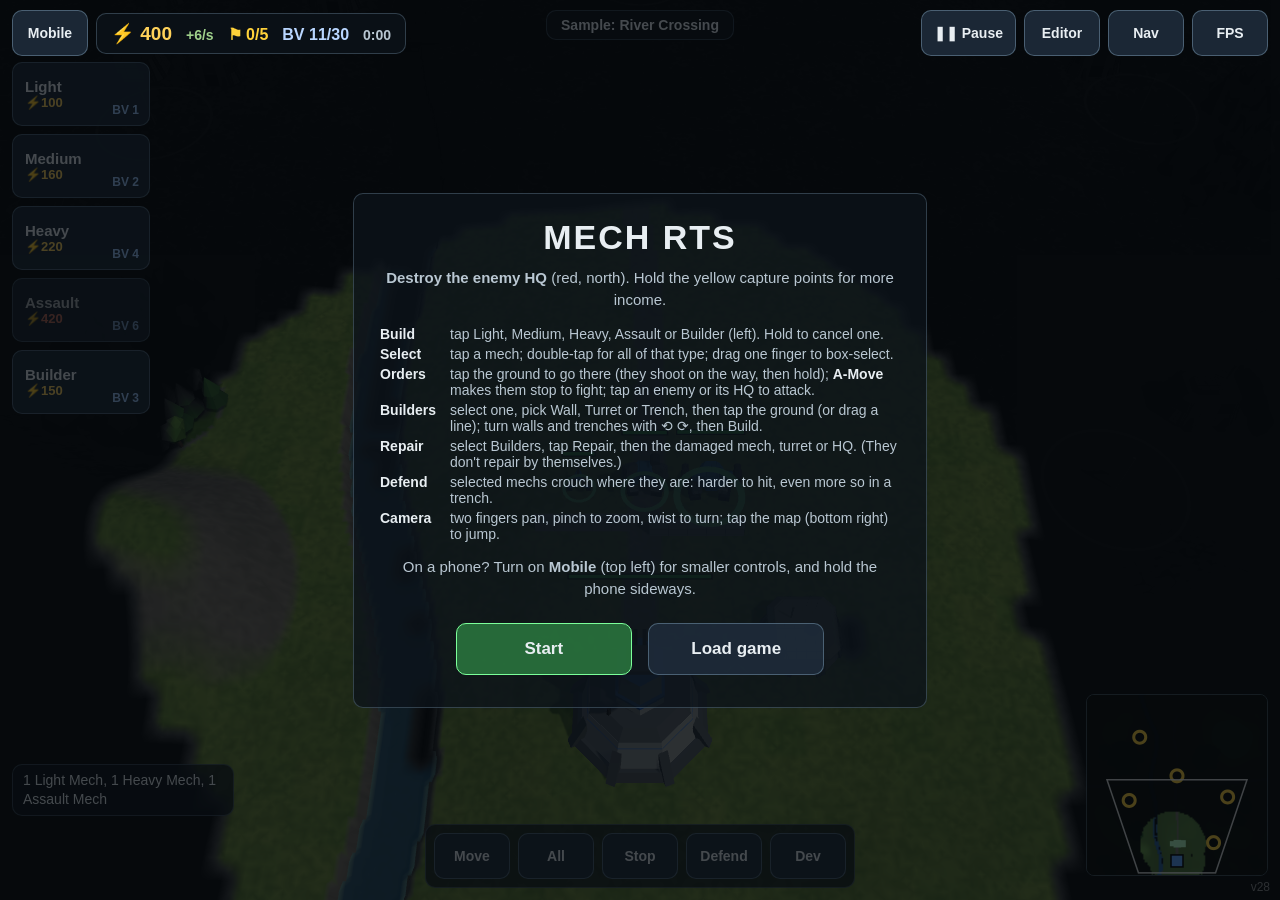
==== commit 2e762f27: "v28: Light and Assault Mech models, Heavy Mech 60% bigger, manual-only repair Co-Authored-By: Claude" ====
--- a/index.html
+++ b/index.html
@@ -9,12 +9,12 @@
 <meta name="apple-mobile-web-app-title" content="Mech RTS">
 <meta name="theme-color" content="#0b1015">
 <!-- Must match VERSION in src/version.js. If they differ, the HUD warns that Safari served stale code. -->
-<meta name="build" content="v27">
+<meta name="build" content="v28">
 <title>Mech RTS</title>
 <link rel="manifest" href="manifest.webmanifest">
 <link rel="apple-touch-icon" href="icons/icon-180.png">
 <link rel="icon" type="image/png" href="icons/icon-180.png">
-<link rel="stylesheet" href="style.css?v=27">
+<link rel="stylesheet" href="style.css?v=28">
 <style>
   #topright { position:fixed; top:calc(env(safe-area-inset-top) + 10px); right:calc(env(safe-area-inset-right) + 12px);
               display:flex; gap:8px; z-index:35; }
@@ -141,56 +141,56 @@
 <script type="importmap">
 {
   "imports": {
-    "three": "./lib/three.module.js?v=27",
-    "./editor/editor.js": "./editor/editor.js?v=27",
-    "./editor/history.js": "./editor/history.js?v=27",
-    "./editor/tools/features.js": "./editor/tools/features.js?v=27",
-    "./editor/tools/markers.js": "./editor/tools/markers.js?v=27",
-    "./editor/tools/terrain.js": "./editor/tools/terrain.js?v=27",
-    "./src/ai/enemy.js": "./src/ai/enemy.js?v=27",
-    "./src/combat/damage.js": "./src/combat/damage.js?v=27",
-    "./src/combat/effects.js": "./src/combat/effects.js?v=27",
-    "./src/combat/los.js": "./src/combat/los.js?v=27",
-    "./src/combat/projectiles.js": "./src/combat/projectiles.js?v=27",
-    "./src/config.js": "./src/config.js?v=27",
-    "./src/game/match.js": "./src/game/match.js?v=27",
-    "./src/game/savegame.js": "./src/game/savegame.js?v=27",
-    "./src/game/vision.js": "./src/game/vision.js?v=27",
-    "./src/main.js": "./src/main.js?v=27",
-    "./src/maps/format.js": "./src/maps/format.js?v=27",
-    "./src/maps/imageimport.js": "./src/maps/imageimport.js?v=27",
-    "./src/maps/loader.js": "./src/maps/loader.js?v=27",
-    "./src/nav/navgrid.js": "./src/nav/navgrid.js?v=27",
-    "./src/nav/pathfinding.js": "./src/nav/pathfinding.js?v=27",
-    "./src/terrain/chunks.js": "./src/terrain/chunks.js?v=27",
-    "./src/terrain/heightfield.js": "./src/terrain/heightfield.js?v=27",
-    "./src/terrain/surface.js": "./src/terrain/surface.js?v=27",
-    "./src/terrain/testmap.js": "./src/terrain/testmap.js?v=27",
-    "./src/terrain/water.js": "./src/terrain/water.js?v=27",
-    "./src/terrain/watermesh.js": "./src/terrain/watermesh.js?v=27",
-    "./src/ui/camera.js": "./src/ui/camera.js?v=27",
-    "./src/ui/command.js": "./src/ui/command.js?v=27",
-    "./src/ui/debug.js": "./src/ui/debug.js?v=27",
-    "./src/ui/hud.js": "./src/ui/hud.js?v=27",
-    "./src/ui/minimap.js": "./src/ui/minimap.js?v=27",
-    "./src/ui/mobile.js": "./src/ui/mobile.js?v=27",
-    "./src/ui/stats.js": "./src/ui/stats.js?v=27",
-    "./src/units/mech.js": "./src/units/mech.js?v=27",
-    "./src/units/mediummech.js": "./src/units/mediummech.js?v=27",
-    "./src/units/modelview.js": "./src/units/modelview.js?v=27",
-    "./src/units/movers.js": "./src/units/movers.js?v=27",
-    "./src/units/units.js": "./src/units/units.js?v=27",
-    "./src/version.js": "./src/version.js?v=27",
-    "./src/view.js": "./src/view.js?v=27",
-    "./src/world/buildings.js": "./src/world/buildings.js?v=27",
-    "./src/world/buildingview.js": "./src/world/buildingview.js?v=27",
-    "./src/world/construction.js": "./src/world/construction.js?v=27",
-    "./src/world/decals.js": "./src/world/decals.js?v=27",
-    "./src/world/fogview.js": "./src/world/fogview.js?v=27",
-    "./src/world/forest.js": "./src/world/forest.js?v=27",
-    "./src/world/markers.js": "./src/world/markers.js?v=27",
-    "./src/world/shapes.js": "./src/world/shapes.js?v=27",
-    "./src/world/trees.js": "./src/world/trees.js?v=27"
+    "three": "./lib/three.module.js?v=28",
+    "./editor/editor.js": "./editor/editor.js?v=28",
+    "./editor/history.js": "./editor/history.js?v=28",
+    "./editor/tools/features.js": "./editor/tools/features.js?v=28",
+    "./editor/tools/markers.js": "./editor/tools/markers.js?v=28",
+    "./editor/tools/terrain.js": "./editor/tools/terrain.js?v=28",
+    "./src/ai/enemy.js": "./src/ai/enemy.js?v=28",
+    "./src/combat/damage.js": "./src/combat/damage.js?v=28",
+    "./src/combat/effects.js": "./src/combat/effects.js?v=28",
+    "./src/combat/los.js": "./src/combat/los.js?v=28",
+    "./src/combat/projectiles.js": "./src/combat/projectiles.js?v=28",
+    "./src/config.js": "./src/config.js?v=28",
+    "./src/game/match.js": "./src/game/match.js?v=28",
+    "./src/game/savegame.js": "./src/game/savegame.js?v=28",
+    "./src/game/vision.js": "./src/game/vision.js?v=28",
+    "./src/main.js": "./src/main.js?v=28",
+    "./src/maps/format.js": "./src/maps/format.js?v=28",
+    "./src/maps/imageimport.js": "./src/maps/imageimport.js?v=28",
+    "./src/maps/loader.js": "./src/maps/loader.js?v=28",
+    "./src/nav/navgrid.js": "./src/nav/navgrid.js?v=28",
+    "./src/nav/pathfinding.js": "./src/nav/pathfinding.js?v=28",
+    "./src/terrain/chunks.js": "./src/terrain/chunks.js?v=28",
+    "./src/terrain/heightfield.js": "./src/terrain/heightfield.js?v=28",
+    "./src/terrain/surface.js": "./src/terrain/surface.js?v=28",
+    "./src/terrain/testmap.js": "./src/terrain/testmap.js?v=28",
+    "./src/terrain/water.js": "./src/terrain/water.js?v=28",
+    "./src/terrain/watermesh.js": "./src/terrain/watermesh.js?v=28",
+    "./src/ui/camera.js": "./src/ui/camera.js?v=28",
+    "./src/ui/command.js": "./src/ui/command.js?v=28",
+    "./src/ui/debug.js": "./src/ui/debug.js?v=28",
+    "./src/ui/hud.js": "./src/ui/hud.js?v=28",
+    "./src/ui/minimap.js": "./src/ui/minimap.js?v=28",
+    "./src/ui/mobile.js": "./src/ui/mobile.js?v=28",
+    "./src/ui/stats.js": "./src/ui/stats.js?v=28",
+    "./src/units/mech.js": "./src/units/mech.js?v=28",
+    "./src/units/mediummech.js": "./src/units/mediummech.js?v=28",
+    "./src/units/modelview.js": "./src/units/modelview.js?v=28",
+    "./src/units/movers.js": "./src/units/movers.js?v=28",
+    "./src/units/units.js": "./src/units/units.js?v=28",
+    "./src/version.js": "./src/version.js?v=28",
+    "./src/view.js": "./src/view.js?v=28",
+    "./src/world/buildings.js": "./src/world/buildings.js?v=28",
+    "./src/world/buildingview.js": "./src/world/buildingview.js?v=28",
+    "./src/world/construction.js": "./src/world/construction.js?v=28",
+    "./src/world/decals.js": "./src/world/decals.js?v=28",
+    "./src/world/fogview.js": "./src/world/fogview.js?v=28",
+    "./src/world/forest.js": "./src/world/forest.js?v=28",
+    "./src/world/markers.js": "./src/world/markers.js?v=28",
+    "./src/world/shapes.js": "./src/world/shapes.js?v=28",
+    "./src/world/trees.js": "./src/world/trees.js?v=28"
   }
 }
 </script>
@@ -253,7 +253,7 @@
     <b>Select</b><span>tap a mech; double-tap for all of that type; drag one finger to box-select.</span>
     <b>Orders</b><span>tap the ground to go there (they shoot on the way, then hold); <b>A-Move</b> makes them stop to fight; tap an enemy or its HQ to attack.</span>
     <b>Builders</b><span>select one, pick Wall, Turret or Trench, then tap the ground (or drag a line); turn walls and trenches with ⟲ ⟳, then Build.</span>
-    <b>Repair</b><span>Builders mend damaged mechs and turrets near them; or tap Repair, then the mech.</span>
+    <b>Repair</b><span>select Builders, tap Repair, then the damaged mech, turret or HQ. (They don't repair by themselves.)</span>
     <b>Defend</b><span>selected mechs crouch where they are: harder to hit, even more so in a trench.</span>
     <b>Camera</b><span>two fingers pan, pinch to zoom, twist to turn; tap the map (bottom right) to jump.</span>
   </div>
@@ -277,10 +277,10 @@
 <div id="selinfo" class="panel"></div>
 <div id="boxsel"></div>
 </div>
-<div id="ver">v27</div>
+<div id="ver">v28</div>
 <div id="loading">Loading map…</div>
 <div id="fatal"></div>
-<script src="src/ui/page.js?v=27"></script>
-<script type="module" src="src/main.js?v=27"></script>
+<script src="src/ui/page.js?v=28"></script>
+<script type="module" src="src/main.js?v=28"></script>
 </body>
 </html>
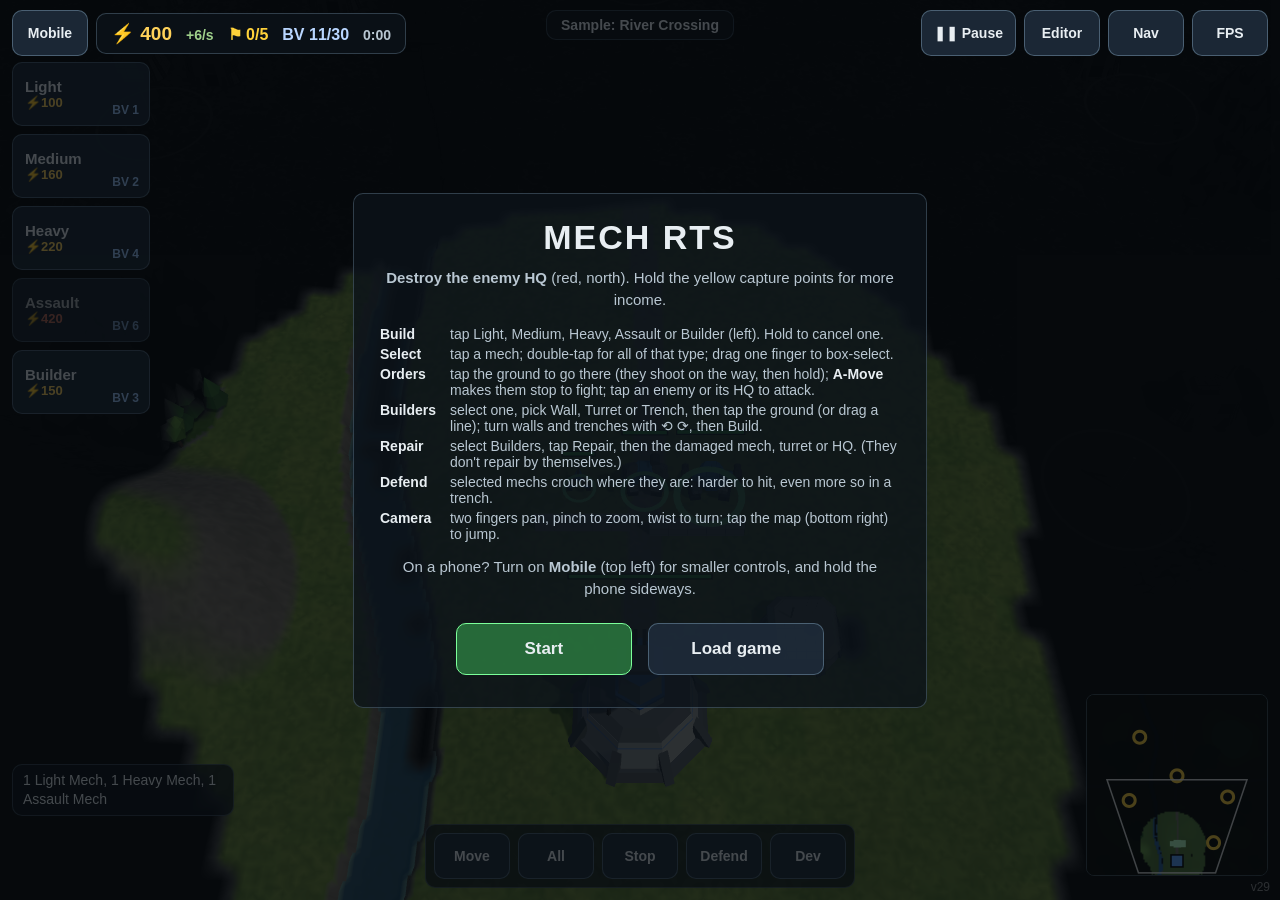
==== commit df735144: "v29: fix repair-order error on a drifting press; Assault Mech missile salvos (75 dmg, splash 3) Co-A" ====
--- a/index.html
+++ b/index.html
@@ -9,12 +9,12 @@
 <meta name="apple-mobile-web-app-title" content="Mech RTS">
 <meta name="theme-color" content="#0b1015">
 <!-- Must match VERSION in src/version.js. If they differ, the HUD warns that Safari served stale code. -->
-<meta name="build" content="v28">
+<meta name="build" content="v29">
 <title>Mech RTS</title>
 <link rel="manifest" href="manifest.webmanifest">
 <link rel="apple-touch-icon" href="icons/icon-180.png">
 <link rel="icon" type="image/png" href="icons/icon-180.png">
-<link rel="stylesheet" href="style.css?v=28">
+<link rel="stylesheet" href="style.css?v=29">
 <style>
   #topright { position:fixed; top:calc(env(safe-area-inset-top) + 10px); right:calc(env(safe-area-inset-right) + 12px);
               display:flex; gap:8px; z-index:35; }
@@ -141,56 +141,56 @@
 <script type="importmap">
 {
   "imports": {
-    "three": "./lib/three.module.js?v=28",
-    "./editor/editor.js": "./editor/editor.js?v=28",
-    "./editor/history.js": "./editor/history.js?v=28",
-    "./editor/tools/features.js": "./editor/tools/features.js?v=28",
-    "./editor/tools/markers.js": "./editor/tools/markers.js?v=28",
-    "./editor/tools/terrain.js": "./editor/tools/terrain.js?v=28",
-    "./src/ai/enemy.js": "./src/ai/enemy.js?v=28",
-    "./src/combat/damage.js": "./src/combat/damage.js?v=28",
-    "./src/combat/effects.js": "./src/combat/effects.js?v=28",
-    "./src/combat/los.js": "./src/combat/los.js?v=28",
-    "./src/combat/projectiles.js": "./src/combat/projectiles.js?v=28",
-    "./src/config.js": "./src/config.js?v=28",
-    "./src/game/match.js": "./src/game/match.js?v=28",
-    "./src/game/savegame.js": "./src/game/savegame.js?v=28",
-    "./src/game/vision.js": "./src/game/vision.js?v=28",
-    "./src/main.js": "./src/main.js?v=28",
-    "./src/maps/format.js": "./src/maps/format.js?v=28",
-    "./src/maps/imageimport.js": "./src/maps/imageimport.js?v=28",
-    "./src/maps/loader.js": "./src/maps/loader.js?v=28",
-    "./src/nav/navgrid.js": "./src/nav/navgrid.js?v=28",
-    "./src/nav/pathfinding.js": "./src/nav/pathfinding.js?v=28",
-    "./src/terrain/chunks.js": "./src/terrain/chunks.js?v=28",
-    "./src/terrain/heightfield.js": "./src/terrain/heightfield.js?v=28",
-    "./src/terrain/surface.js": "./src/terrain/surface.js?v=28",
-    "./src/terrain/testmap.js": "./src/terrain/testmap.js?v=28",
-    "./src/terrain/water.js": "./src/terrain/water.js?v=28",
-    "./src/terrain/watermesh.js": "./src/terrain/watermesh.js?v=28",
-    "./src/ui/camera.js": "./src/ui/camera.js?v=28",
-    "./src/ui/command.js": "./src/ui/command.js?v=28",
-    "./src/ui/debug.js": "./src/ui/debug.js?v=28",
-    "./src/ui/hud.js": "./src/ui/hud.js?v=28",
-    "./src/ui/minimap.js": "./src/ui/minimap.js?v=28",
-    "./src/ui/mobile.js": "./src/ui/mobile.js?v=28",
-    "./src/ui/stats.js": "./src/ui/stats.js?v=28",
-    "./src/units/mech.js": "./src/units/mech.js?v=28",
-    "./src/units/mediummech.js": "./src/units/mediummech.js?v=28",
-    "./src/units/modelview.js": "./src/units/modelview.js?v=28",
-    "./src/units/movers.js": "./src/units/movers.js?v=28",
-    "./src/units/units.js": "./src/units/units.js?v=28",
-    "./src/version.js": "./src/version.js?v=28",
-    "./src/view.js": "./src/view.js?v=28",
-    "./src/world/buildings.js": "./src/world/buildings.js?v=28",
-    "./src/world/buildingview.js": "./src/world/buildingview.js?v=28",
-    "./src/world/construction.js": "./src/world/construction.js?v=28",
-    "./src/world/decals.js": "./src/world/decals.js?v=28",
-    "./src/world/fogview.js": "./src/world/fogview.js?v=28",
-    "./src/world/forest.js": "./src/world/forest.js?v=28",
-    "./src/world/markers.js": "./src/world/markers.js?v=28",
-    "./src/world/shapes.js": "./src/world/shapes.js?v=28",
-    "./src/world/trees.js": "./src/world/trees.js?v=28"
+    "three": "./lib/three.module.js?v=29",
+    "./editor/editor.js": "./editor/editor.js?v=29",
+    "./editor/history.js": "./editor/history.js?v=29",
+    "./editor/tools/features.js": "./editor/tools/features.js?v=29",
+    "./editor/tools/markers.js": "./editor/tools/markers.js?v=29",
+    "./editor/tools/terrain.js": "./editor/tools/terrain.js?v=29",
+    "./src/ai/enemy.js": "./src/ai/enemy.js?v=29",
+    "./src/combat/damage.js": "./src/combat/damage.js?v=29",
+    "./src/combat/effects.js": "./src/combat/effects.js?v=29",
+    "./src/combat/los.js": "./src/combat/los.js?v=29",
+    "./src/combat/projectiles.js": "./src/combat/projectiles.js?v=29",
+    "./src/config.js": "./src/config.js?v=29",
+    "./src/game/match.js": "./src/game/match.js?v=29",
+    "./src/game/savegame.js": "./src/game/savegame.js?v=29",
+    "./src/game/vision.js": "./src/game/vision.js?v=29",
+    "./src/main.js": "./src/main.js?v=29",
+    "./src/maps/format.js": "./src/maps/format.js?v=29",
+    "./src/maps/imageimport.js": "./src/maps/imageimport.js?v=29",
+    "./src/maps/loader.js": "./src/maps/loader.js?v=29",
+    "./src/nav/navgrid.js": "./src/nav/navgrid.js?v=29",
+    "./src/nav/pathfinding.js": "./src/nav/pathfinding.js?v=29",
+    "./src/terrain/chunks.js": "./src/terrain/chunks.js?v=29",
+    "./src/terrain/heightfield.js": "./src/terrain/heightfield.js?v=29",
+    "./src/terrain/surface.js": "./src/terrain/surface.js?v=29",
+    "./src/terrain/testmap.js": "./src/terrain/testmap.js?v=29",
+    "./src/terrain/water.js": "./src/terrain/water.js?v=29",
+    "./src/terrain/watermesh.js": "./src/terrain/watermesh.js?v=29",
+    "./src/ui/camera.js": "./src/ui/camera.js?v=29",
+    "./src/ui/command.js": "./src/ui/command.js?v=29",
+    "./src/ui/debug.js": "./src/ui/debug.js?v=29",
+    "./src/ui/hud.js": "./src/ui/hud.js?v=29",
+    "./src/ui/minimap.js": "./src/ui/minimap.js?v=29",
+    "./src/ui/mobile.js": "./src/ui/mobile.js?v=29",
+    "./src/ui/stats.js": "./src/ui/stats.js?v=29",
+    "./src/units/mech.js": "./src/units/mech.js?v=29",
+    "./src/units/mediummech.js": "./src/units/mediummech.js?v=29",
+    "./src/units/modelview.js": "./src/units/modelview.js?v=29",
+    "./src/units/movers.js": "./src/units/movers.js?v=29",
+    "./src/units/units.js": "./src/units/units.js?v=29",
+    "./src/version.js": "./src/version.js?v=29",
+    "./src/view.js": "./src/view.js?v=29",
+    "./src/world/buildings.js": "./src/world/buildings.js?v=29",
+    "./src/world/buildingview.js": "./src/world/buildingview.js?v=29",
+    "./src/world/construction.js": "./src/world/construction.js?v=29",
+    "./src/world/decals.js": "./src/world/decals.js?v=29",
+    "./src/world/fogview.js": "./src/world/fogview.js?v=29",
+    "./src/world/forest.js": "./src/world/forest.js?v=29",
+    "./src/world/markers.js": "./src/world/markers.js?v=29",
+    "./src/world/shapes.js": "./src/world/shapes.js?v=29",
+    "./src/world/trees.js": "./src/world/trees.js?v=29"
   }
 }
 </script>
@@ -277,10 +277,10 @@
 <div id="selinfo" class="panel"></div>
 <div id="boxsel"></div>
 </div>
-<div id="ver">v28</div>
+<div id="ver">v29</div>
 <div id="loading">Loading map…</div>
 <div id="fatal"></div>
-<script src="src/ui/page.js?v=28"></script>
-<script type="module" src="src/main.js?v=28"></script>
+<script src="src/ui/page.js?v=29"></script>
+<script type="module" src="src/main.js?v=29"></script>
 </body>
 </html>
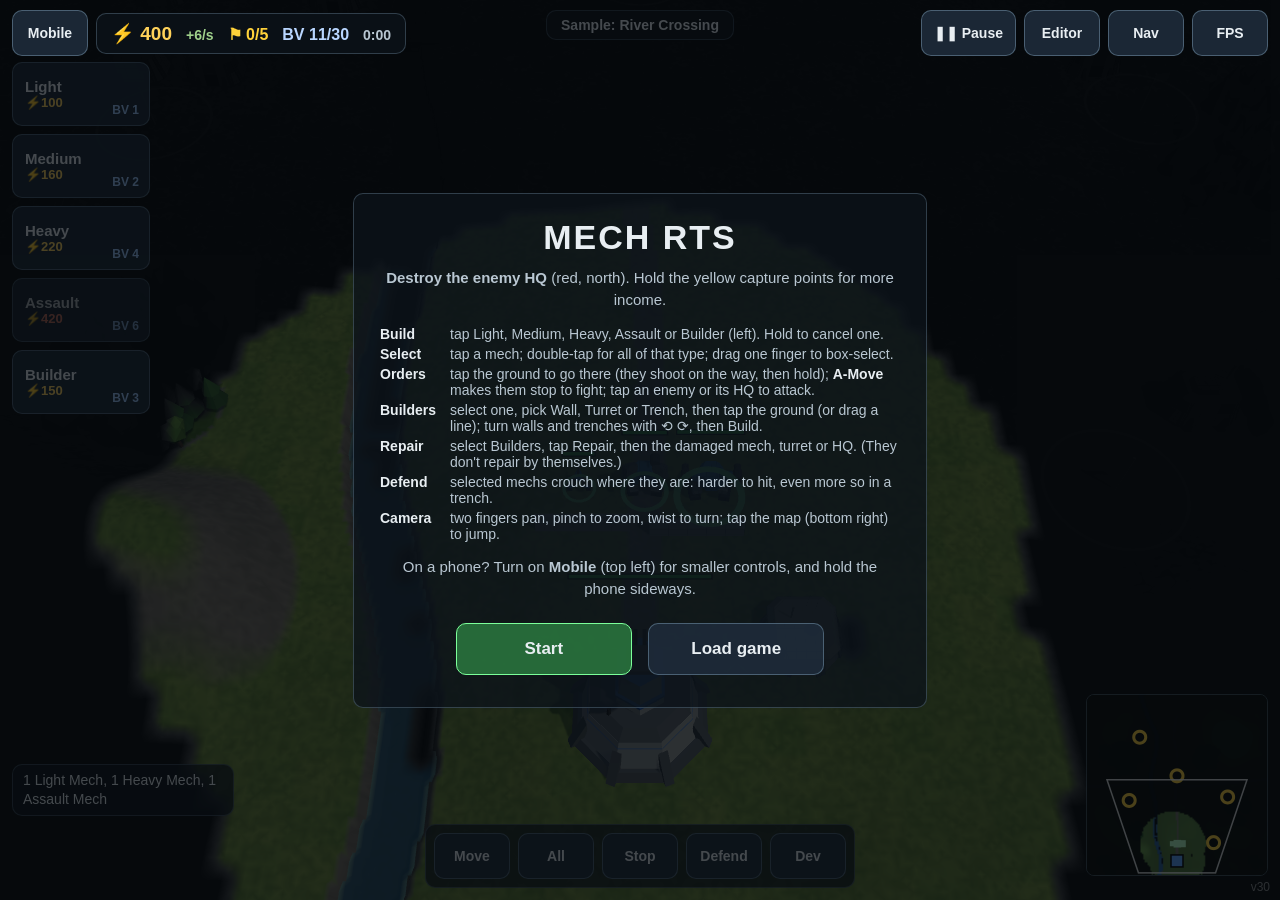
==== commit 5c980862: "v30: Assault Mech minimum range 10, splash 4; Min range in Dev stats Co-Authored-By: Claude Opus 5.5" ====
--- a/index.html
+++ b/index.html
@@ -9,12 +9,12 @@
 <meta name="apple-mobile-web-app-title" content="Mech RTS">
 <meta name="theme-color" content="#0b1015">
 <!-- Must match VERSION in src/version.js. If they differ, the HUD warns that Safari served stale code. -->
-<meta name="build" content="v29">
+<meta name="build" content="v30">
 <title>Mech RTS</title>
 <link rel="manifest" href="manifest.webmanifest">
 <link rel="apple-touch-icon" href="icons/icon-180.png">
 <link rel="icon" type="image/png" href="icons/icon-180.png">
-<link rel="stylesheet" href="style.css?v=29">
+<link rel="stylesheet" href="style.css?v=30">
 <style>
   #topright { position:fixed; top:calc(env(safe-area-inset-top) + 10px); right:calc(env(safe-area-inset-right) + 12px);
               display:flex; gap:8px; z-index:35; }
@@ -141,56 +141,56 @@
 <script type="importmap">
 {
   "imports": {
-    "three": "./lib/three.module.js?v=29",
-    "./editor/editor.js": "./editor/editor.js?v=29",
-    "./editor/history.js": "./editor/history.js?v=29",
-    "./editor/tools/features.js": "./editor/tools/features.js?v=29",
-    "./editor/tools/markers.js": "./editor/tools/markers.js?v=29",
-    "./editor/tools/terrain.js": "./editor/tools/terrain.js?v=29",
-    "./src/ai/enemy.js": "./src/ai/enemy.js?v=29",
-    "./src/combat/damage.js": "./src/combat/damage.js?v=29",
-    "./src/combat/effects.js": "./src/combat/effects.js?v=29",
-    "./src/combat/los.js": "./src/combat/los.js?v=29",
-    "./src/combat/projectiles.js": "./src/combat/projectiles.js?v=29",
-    "./src/config.js": "./src/config.js?v=29",
-    "./src/game/match.js": "./src/game/match.js?v=29",
-    "./src/game/savegame.js": "./src/game/savegame.js?v=29",
-    "./src/game/vision.js": "./src/game/vision.js?v=29",
-    "./src/main.js": "./src/main.js?v=29",
-    "./src/maps/format.js": "./src/maps/format.js?v=29",
-    "./src/maps/imageimport.js": "./src/maps/imageimport.js?v=29",
-    "./src/maps/loader.js": "./src/maps/loader.js?v=29",
-    "./src/nav/navgrid.js": "./src/nav/navgrid.js?v=29",
-    "./src/nav/pathfinding.js": "./src/nav/pathfinding.js?v=29",
-    "./src/terrain/chunks.js": "./src/terrain/chunks.js?v=29",
-    "./src/terrain/heightfield.js": "./src/terrain/heightfield.js?v=29",
-    "./src/terrain/surface.js": "./src/terrain/surface.js?v=29",
-    "./src/terrain/testmap.js": "./src/terrain/testmap.js?v=29",
-    "./src/terrain/water.js": "./src/terrain/water.js?v=29",
-    "./src/terrain/watermesh.js": "./src/terrain/watermesh.js?v=29",
-    "./src/ui/camera.js": "./src/ui/camera.js?v=29",
-    "./src/ui/command.js": "./src/ui/command.js?v=29",
-    "./src/ui/debug.js": "./src/ui/debug.js?v=29",
-    "./src/ui/hud.js": "./src/ui/hud.js?v=29",
-    "./src/ui/minimap.js": "./src/ui/minimap.js?v=29",
-    "./src/ui/mobile.js": "./src/ui/mobile.js?v=29",
-    "./src/ui/stats.js": "./src/ui/stats.js?v=29",
-    "./src/units/mech.js": "./src/units/mech.js?v=29",
-    "./src/units/mediummech.js": "./src/units/mediummech.js?v=29",
-    "./src/units/modelview.js": "./src/units/modelview.js?v=29",
-    "./src/units/movers.js": "./src/units/movers.js?v=29",
-    "./src/units/units.js": "./src/units/units.js?v=29",
-    "./src/version.js": "./src/version.js?v=29",
-    "./src/view.js": "./src/view.js?v=29",
-    "./src/world/buildings.js": "./src/world/buildings.js?v=29",
-    "./src/world/buildingview.js": "./src/world/buildingview.js?v=29",
-    "./src/world/construction.js": "./src/world/construction.js?v=29",
-    "./src/world/decals.js": "./src/world/decals.js?v=29",
-    "./src/world/fogview.js": "./src/world/fogview.js?v=29",
-    "./src/world/forest.js": "./src/world/forest.js?v=29",
-    "./src/world/markers.js": "./src/world/markers.js?v=29",
-    "./src/world/shapes.js": "./src/world/shapes.js?v=29",
-    "./src/world/trees.js": "./src/world/trees.js?v=29"
+    "three": "./lib/three.module.js?v=30",
+    "./editor/editor.js": "./editor/editor.js?v=30",
+    "./editor/history.js": "./editor/history.js?v=30",
+    "./editor/tools/features.js": "./editor/tools/features.js?v=30",
+    "./editor/tools/markers.js": "./editor/tools/markers.js?v=30",
+    "./editor/tools/terrain.js": "./editor/tools/terrain.js?v=30",
+    "./src/ai/enemy.js": "./src/ai/enemy.js?v=30",
+    "./src/combat/damage.js": "./src/combat/damage.js?v=30",
+    "./src/combat/effects.js": "./src/combat/effects.js?v=30",
+    "./src/combat/los.js": "./src/combat/los.js?v=30",
+    "./src/combat/projectiles.js": "./src/combat/projectiles.js?v=30",
+    "./src/config.js": "./src/config.js?v=30",
+    "./src/game/match.js": "./src/game/match.js?v=30",
+    "./src/game/savegame.js": "./src/game/savegame.js?v=30",
+    "./src/game/vision.js": "./src/game/vision.js?v=30",
+    "./src/main.js": "./src/main.js?v=30",
+    "./src/maps/format.js": "./src/maps/format.js?v=30",
+    "./src/maps/imageimport.js": "./src/maps/imageimport.js?v=30",
+    "./src/maps/loader.js": "./src/maps/loader.js?v=30",
+    "./src/nav/navgrid.js": "./src/nav/navgrid.js?v=30",
+    "./src/nav/pathfinding.js": "./src/nav/pathfinding.js?v=30",
+    "./src/terrain/chunks.js": "./src/terrain/chunks.js?v=30",
+    "./src/terrain/heightfield.js": "./src/terrain/heightfield.js?v=30",
+    "./src/terrain/surface.js": "./src/terrain/surface.js?v=30",
+    "./src/terrain/testmap.js": "./src/terrain/testmap.js?v=30",
+    "./src/terrain/water.js": "./src/terrain/water.js?v=30",
+    "./src/terrain/watermesh.js": "./src/terrain/watermesh.js?v=30",
+    "./src/ui/camera.js": "./src/ui/camera.js?v=30",
+    "./src/ui/command.js": "./src/ui/command.js?v=30",
+    "./src/ui/debug.js": "./src/ui/debug.js?v=30",
+    "./src/ui/hud.js": "./src/ui/hud.js?v=30",
+    "./src/ui/minimap.js": "./src/ui/minimap.js?v=30",
+    "./src/ui/mobile.js": "./src/ui/mobile.js?v=30",
+    "./src/ui/stats.js": "./src/ui/stats.js?v=30",
+    "./src/units/mech.js": "./src/units/mech.js?v=30",
+    "./src/units/mediummech.js": "./src/units/mediummech.js?v=30",
+    "./src/units/modelview.js": "./src/units/modelview.js?v=30",
+    "./src/units/movers.js": "./src/units/movers.js?v=30",
+    "./src/units/units.js": "./src/units/units.js?v=30",
+    "./src/version.js": "./src/version.js?v=30",
+    "./src/view.js": "./src/view.js?v=30",
+    "./src/world/buildings.js": "./src/world/buildings.js?v=30",
+    "./src/world/buildingview.js": "./src/world/buildingview.js?v=30",
+    "./src/world/construction.js": "./src/world/construction.js?v=30",
+    "./src/world/decals.js": "./src/world/decals.js?v=30",
+    "./src/world/fogview.js": "./src/world/fogview.js?v=30",
+    "./src/world/forest.js": "./src/world/forest.js?v=30",
+    "./src/world/markers.js": "./src/world/markers.js?v=30",
+    "./src/world/shapes.js": "./src/world/shapes.js?v=30",
+    "./src/world/trees.js": "./src/world/trees.js?v=30"
   }
 }
 </script>
@@ -277,10 +277,10 @@
 <div id="selinfo" class="panel"></div>
 <div id="boxsel"></div>
 </div>
-<div id="ver">v29</div>
+<div id="ver">v30</div>
 <div id="loading">Loading map…</div>
 <div id="fatal"></div>
-<script src="src/ui/page.js?v=29"></script>
-<script type="module" src="src/main.js?v=29"></script>
+<script src="src/ui/page.js?v=30"></script>
+<script type="module" src="src/main.js?v=30"></script>
 </body>
 </html>
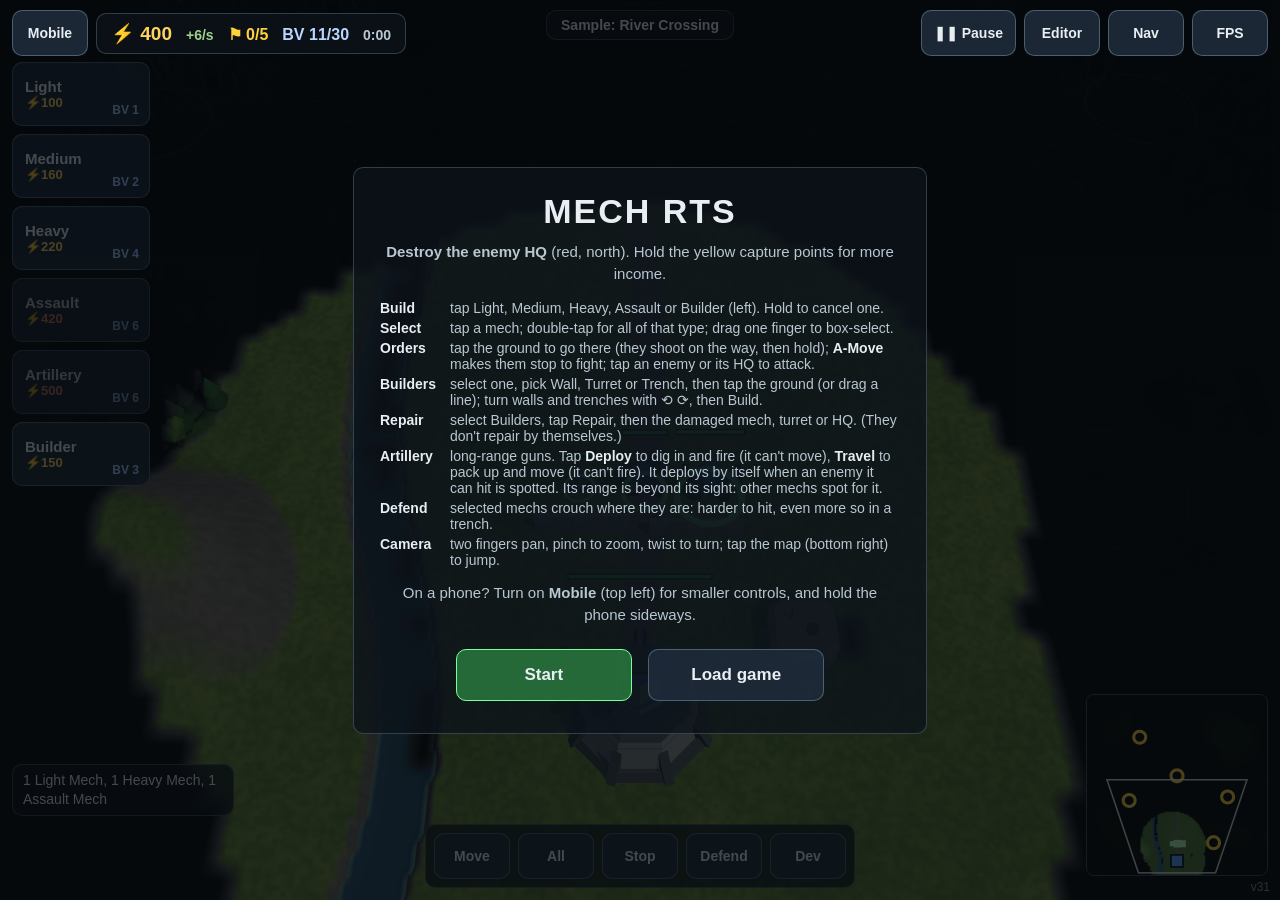
==== commit 52fb8e0f: "v31: Artillery unit (Travel / Deployed, animated), Deploy button; fix zero speed multiplier Co-Autho" ====
--- a/index.html
+++ b/index.html
@@ -9,12 +9,12 @@
 <meta name="apple-mobile-web-app-title" content="Mech RTS">
 <meta name="theme-color" content="#0b1015">
 <!-- Must match VERSION in src/version.js. If they differ, the HUD warns that Safari served stale code. -->
-<meta name="build" content="v30">
+<meta name="build" content="v31">
 <title>Mech RTS</title>
 <link rel="manifest" href="manifest.webmanifest">
 <link rel="apple-touch-icon" href="icons/icon-180.png">
 <link rel="icon" type="image/png" href="icons/icon-180.png">
-<link rel="stylesheet" href="style.css?v=30">
+<link rel="stylesheet" href="style.css?v=31">
 <style>
   #topright { position:fixed; top:calc(env(safe-area-inset-top) + 10px); right:calc(env(safe-area-inset-right) + 12px);
               display:flex; gap:8px; z-index:35; }
@@ -141,56 +141,57 @@
 <script type="importmap">
 {
   "imports": {
-    "three": "./lib/three.module.js?v=30",
-    "./editor/editor.js": "./editor/editor.js?v=30",
-    "./editor/history.js": "./editor/history.js?v=30",
-    "./editor/tools/features.js": "./editor/tools/features.js?v=30",
-    "./editor/tools/markers.js": "./editor/tools/markers.js?v=30",
-    "./editor/tools/terrain.js": "./editor/tools/terrain.js?v=30",
-    "./src/ai/enemy.js": "./src/ai/enemy.js?v=30",
-    "./src/combat/damage.js": "./src/combat/damage.js?v=30",
-    "./src/combat/effects.js": "./src/combat/effects.js?v=30",
-    "./src/combat/los.js": "./src/combat/los.js?v=30",
-    "./src/combat/projectiles.js": "./src/combat/projectiles.js?v=30",
-    "./src/config.js": "./src/config.js?v=30",
-    "./src/game/match.js": "./src/game/match.js?v=30",
-    "./src/game/savegame.js": "./src/game/savegame.js?v=30",
-    "./src/game/vision.js": "./src/game/vision.js?v=30",
-    "./src/main.js": "./src/main.js?v=30",
-    "./src/maps/format.js": "./src/maps/format.js?v=30",
-    "./src/maps/imageimport.js": "./src/maps/imageimport.js?v=30",
-    "./src/maps/loader.js": "./src/maps/loader.js?v=30",
-    "./src/nav/navgrid.js": "./src/nav/navgrid.js?v=30",
-    "./src/nav/pathfinding.js": "./src/nav/pathfinding.js?v=30",
-    "./src/terrain/chunks.js": "./src/terrain/chunks.js?v=30",
-    "./src/terrain/heightfield.js": "./src/terrain/heightfield.js?v=30",
-    "./src/terrain/surface.js": "./src/terrain/surface.js?v=30",
-    "./src/terrain/testmap.js": "./src/terrain/testmap.js?v=30",
-    "./src/terrain/water.js": "./src/terrain/water.js?v=30",
-    "./src/terrain/watermesh.js": "./src/terrain/watermesh.js?v=30",
-    "./src/ui/camera.js": "./src/ui/camera.js?v=30",
-    "./src/ui/command.js": "./src/ui/command.js?v=30",
-    "./src/ui/debug.js": "./src/ui/debug.js?v=30",
-    "./src/ui/hud.js": "./src/ui/hud.js?v=30",
-    "./src/ui/minimap.js": "./src/ui/minimap.js?v=30",
-    "./src/ui/mobile.js": "./src/ui/mobile.js?v=30",
-    "./src/ui/stats.js": "./src/ui/stats.js?v=30",
-    "./src/units/mech.js": "./src/units/mech.js?v=30",
-    "./src/units/mediummech.js": "./src/units/mediummech.js?v=30",
-    "./src/units/modelview.js": "./src/units/modelview.js?v=30",
-    "./src/units/movers.js": "./src/units/movers.js?v=30",
-    "./src/units/units.js": "./src/units/units.js?v=30",
-    "./src/version.js": "./src/version.js?v=30",
-    "./src/view.js": "./src/view.js?v=30",
-    "./src/world/buildings.js": "./src/world/buildings.js?v=30",
-    "./src/world/buildingview.js": "./src/world/buildingview.js?v=30",
-    "./src/world/construction.js": "./src/world/construction.js?v=30",
-    "./src/world/decals.js": "./src/world/decals.js?v=30",
-    "./src/world/fogview.js": "./src/world/fogview.js?v=30",
-    "./src/world/forest.js": "./src/world/forest.js?v=30",
-    "./src/world/markers.js": "./src/world/markers.js?v=30",
-    "./src/world/shapes.js": "./src/world/shapes.js?v=30",
-    "./src/world/trees.js": "./src/world/trees.js?v=30"
+    "three": "./lib/three.module.js?v=31",
+    "./editor/editor.js": "./editor/editor.js?v=31",
+    "./editor/history.js": "./editor/history.js?v=31",
+    "./editor/tools/features.js": "./editor/tools/features.js?v=31",
+    "./editor/tools/markers.js": "./editor/tools/markers.js?v=31",
+    "./editor/tools/terrain.js": "./editor/tools/terrain.js?v=31",
+    "./src/ai/enemy.js": "./src/ai/enemy.js?v=31",
+    "./src/combat/damage.js": "./src/combat/damage.js?v=31",
+    "./src/combat/effects.js": "./src/combat/effects.js?v=31",
+    "./src/combat/los.js": "./src/combat/los.js?v=31",
+    "./src/combat/projectiles.js": "./src/combat/projectiles.js?v=31",
+    "./src/config.js": "./src/config.js?v=31",
+    "./src/game/match.js": "./src/game/match.js?v=31",
+    "./src/game/savegame.js": "./src/game/savegame.js?v=31",
+    "./src/game/vision.js": "./src/game/vision.js?v=31",
+    "./src/main.js": "./src/main.js?v=31",
+    "./src/maps/format.js": "./src/maps/format.js?v=31",
+    "./src/maps/imageimport.js": "./src/maps/imageimport.js?v=31",
+    "./src/maps/loader.js": "./src/maps/loader.js?v=31",
+    "./src/nav/navgrid.js": "./src/nav/navgrid.js?v=31",
+    "./src/nav/pathfinding.js": "./src/nav/pathfinding.js?v=31",
+    "./src/terrain/chunks.js": "./src/terrain/chunks.js?v=31",
+    "./src/terrain/heightfield.js": "./src/terrain/heightfield.js?v=31",
+    "./src/terrain/surface.js": "./src/terrain/surface.js?v=31",
+    "./src/terrain/testmap.js": "./src/terrain/testmap.js?v=31",
+    "./src/terrain/water.js": "./src/terrain/water.js?v=31",
+    "./src/terrain/watermesh.js": "./src/terrain/watermesh.js?v=31",
+    "./src/ui/camera.js": "./src/ui/camera.js?v=31",
+    "./src/ui/command.js": "./src/ui/command.js?v=31",
+    "./src/ui/debug.js": "./src/ui/debug.js?v=31",
+    "./src/ui/hud.js": "./src/ui/hud.js?v=31",
+    "./src/ui/minimap.js": "./src/ui/minimap.js?v=31",
+    "./src/ui/mobile.js": "./src/ui/mobile.js?v=31",
+    "./src/ui/stats.js": "./src/ui/stats.js?v=31",
+    "./src/units/artilleryview.js": "./src/units/artilleryview.js?v=31",
+    "./src/units/mech.js": "./src/units/mech.js?v=31",
+    "./src/units/mediummech.js": "./src/units/mediummech.js?v=31",
+    "./src/units/modelview.js": "./src/units/modelview.js?v=31",
+    "./src/units/movers.js": "./src/units/movers.js?v=31",
+    "./src/units/units.js": "./src/units/units.js?v=31",
+    "./src/version.js": "./src/version.js?v=31",
+    "./src/view.js": "./src/view.js?v=31",
+    "./src/world/buildings.js": "./src/world/buildings.js?v=31",
+    "./src/world/buildingview.js": "./src/world/buildingview.js?v=31",
+    "./src/world/construction.js": "./src/world/construction.js?v=31",
+    "./src/world/decals.js": "./src/world/decals.js?v=31",
+    "./src/world/fogview.js": "./src/world/fogview.js?v=31",
+    "./src/world/forest.js": "./src/world/forest.js?v=31",
+    "./src/world/markers.js": "./src/world/markers.js?v=31",
+    "./src/world/shapes.js": "./src/world/shapes.js?v=31",
+    "./src/world/trees.js": "./src/world/trees.js?v=31"
   }
 }
 </script>
@@ -211,6 +212,7 @@
   <div class="btn" id="btnAll">All</div>
   <div class="btn" id="btnStop">Stop</div>
   <div class="btn" id="btnDefend" title="Defend: crouch and hold, harder to hit">Defend</div>
+  <div class="btn" id="btnDeploy" title="Artillery: Deploy to fire (it can't move), Travel to move (it can't fire)" style="display:none">Deploy</div>
   <div class="btn" id="btnDev" title="Test tools">Dev</div>
   <div class="btn dev" id="btnSpawn">+Squad</div>
   <div class="btn dev" id="btnEnemy">+Enemy</div>
@@ -254,6 +256,7 @@
     <b>Orders</b><span>tap the ground to go there (they shoot on the way, then hold); <b>A-Move</b> makes them stop to fight; tap an enemy or its HQ to attack.</span>
     <b>Builders</b><span>select one, pick Wall, Turret or Trench, then tap the ground (or drag a line); turn walls and trenches with ⟲ ⟳, then Build.</span>
     <b>Repair</b><span>select Builders, tap Repair, then the damaged mech, turret or HQ. (They don't repair by themselves.)</span>
+    <b>Artillery</b><span>long-range guns. Tap <b>Deploy</b> to dig in and fire (it can't move), <b>Travel</b> to pack up and move (it can't fire). It deploys by itself when an enemy it can hit is spotted. Its range is beyond its sight: other mechs spot for it.</span>
     <b>Defend</b><span>selected mechs crouch where they are: harder to hit, even more so in a trench.</span>
     <b>Camera</b><span>two fingers pan, pinch to zoom, twist to turn; tap the map (bottom right) to jump.</span>
   </div>
@@ -277,10 +280,10 @@
 <div id="selinfo" class="panel"></div>
 <div id="boxsel"></div>
 </div>
-<div id="ver">v30</div>
+<div id="ver">v31</div>
 <div id="loading">Loading map…</div>
 <div id="fatal"></div>
-<script src="src/ui/page.js?v=30"></script>
-<script type="module" src="src/main.js?v=30"></script>
+<script src="src/ui/page.js?v=31"></script>
+<script type="module" src="src/main.js?v=31"></script>
 </body>
 </html>
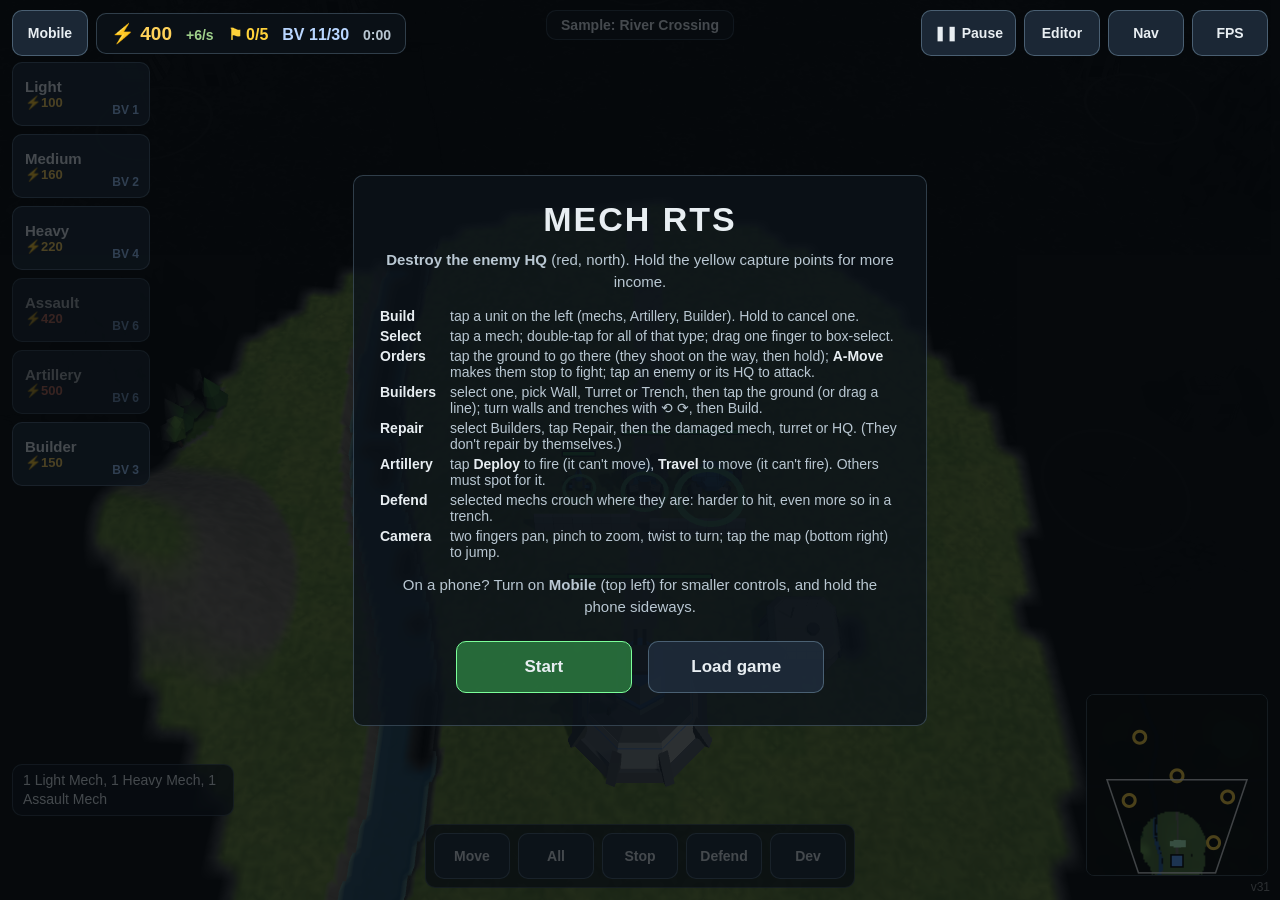
==== commit 6c827a30: "Phone layout fits six build buttons; shorter start help Co-Authored-By: Claude Opus 5.5 <noreply@ant" ====
--- a/index.html
+++ b/index.html
@@ -98,8 +98,9 @@
   body.mobile #topleft { top:calc(env(safe-area-inset-top) + 6px); left:calc(env(safe-area-inset-left) + 6px); gap:5px; }
   body.mobile #res { gap:8px; padding:4px 8px; font-size:12px; border-radius:8px; }
   body.mobile #credits { font-size:14px; } body.mobile #income, body.mobile #clock { font-size:11px; }
-  body.mobile #build { top:calc(env(safe-area-inset-top) + 42px); left:calc(env(safe-area-inset-left) + 6px); gap:5px; }
-  body.mobile .card { width:76px; height:35px; padding:0 8px; }
+  body.mobile #build { top:calc(env(safe-area-inset-top) + 42px); left:calc(env(safe-area-inset-left) + 6px); gap:4px; }
+  body.mobile .card { width:72px; height:30px; padding:0 7px; line-height:1.1; }
+  body.mobile #startScreen .tip { display:none; }
   body.mobile .card .nm { font-size:12px; } body.mobile .card .cost { font-size:11px; }
   body.mobile .card .q { font-size:12px; right:6px; top:4px; } body.mobile .card .bv { font-size:10px; right:5px; bottom:4px; } body.mobile .card .pb { height:3px; }
   body.mobile #fire { bottom:calc(env(safe-area-inset-bottom) + 6px); gap:4px; padding:4px; flex-wrap:wrap; justify-content:center;
@@ -251,12 +252,12 @@
   <h1>MECH RTS</h1>
   <p><b>Destroy the enemy HQ</b> (red, north). Hold the yellow capture points for more income.</p>
   <div class="help">
-    <b>Build</b><span>tap Light, Medium, Heavy, Assault or Builder (left). Hold to cancel one.</span>
+    <b>Build</b><span>tap a unit on the left (mechs, Artillery, Builder). Hold to cancel one.</span>
     <b>Select</b><span>tap a mech; double-tap for all of that type; drag one finger to box-select.</span>
     <b>Orders</b><span>tap the ground to go there (they shoot on the way, then hold); <b>A-Move</b> makes them stop to fight; tap an enemy or its HQ to attack.</span>
     <b>Builders</b><span>select one, pick Wall, Turret or Trench, then tap the ground (or drag a line); turn walls and trenches with ⟲ ⟳, then Build.</span>
     <b>Repair</b><span>select Builders, tap Repair, then the damaged mech, turret or HQ. (They don't repair by themselves.)</span>
-    <b>Artillery</b><span>long-range guns. Tap <b>Deploy</b> to dig in and fire (it can't move), <b>Travel</b> to pack up and move (it can't fire). It deploys by itself when an enemy it can hit is spotted. Its range is beyond its sight: other mechs spot for it.</span>
+    <b>Artillery</b><span>tap <b>Deploy</b> to fire (it can't move), <b>Travel</b> to move (it can't fire). Others must spot for it.</span>
     <b>Defend</b><span>selected mechs crouch where they are: harder to hit, even more so in a trench.</span>
     <b>Camera</b><span>two fingers pan, pinch to zoom, twist to turn; tap the map (bottom right) to jump.</span>
   </div>
